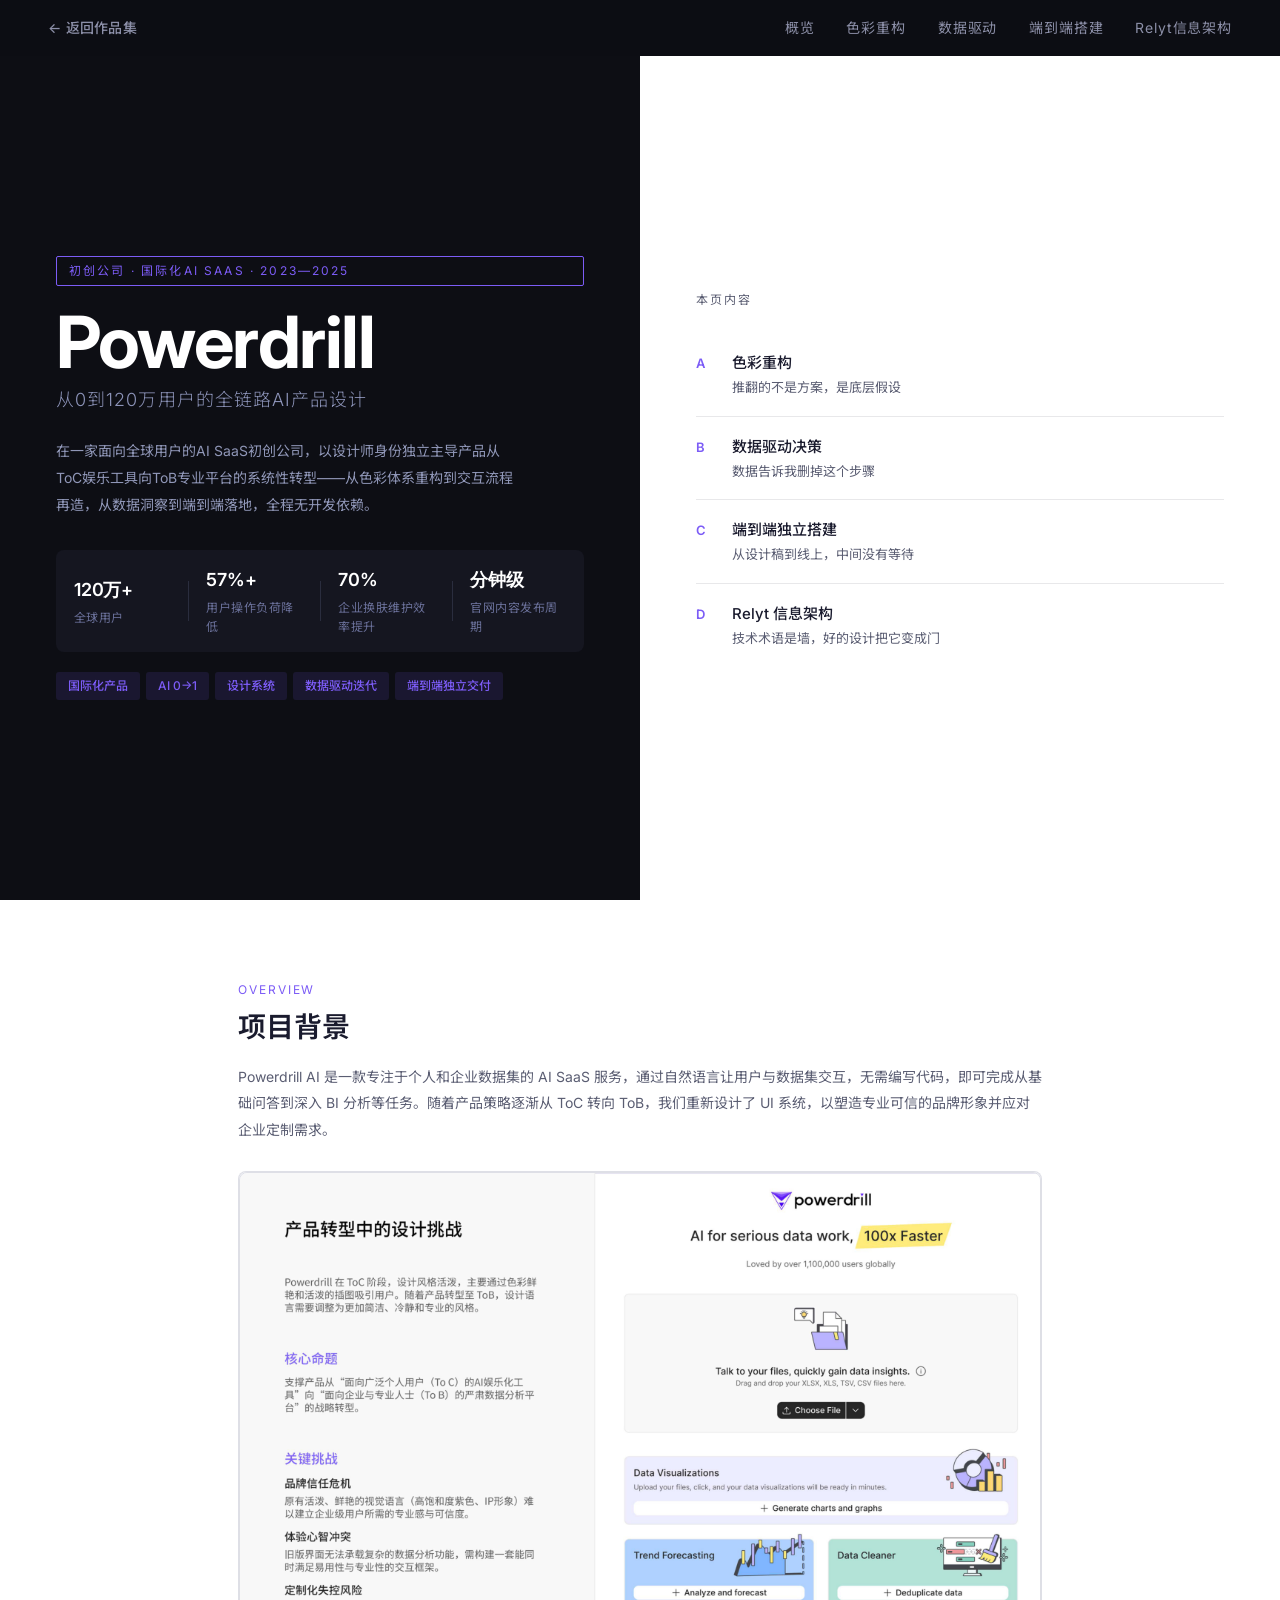
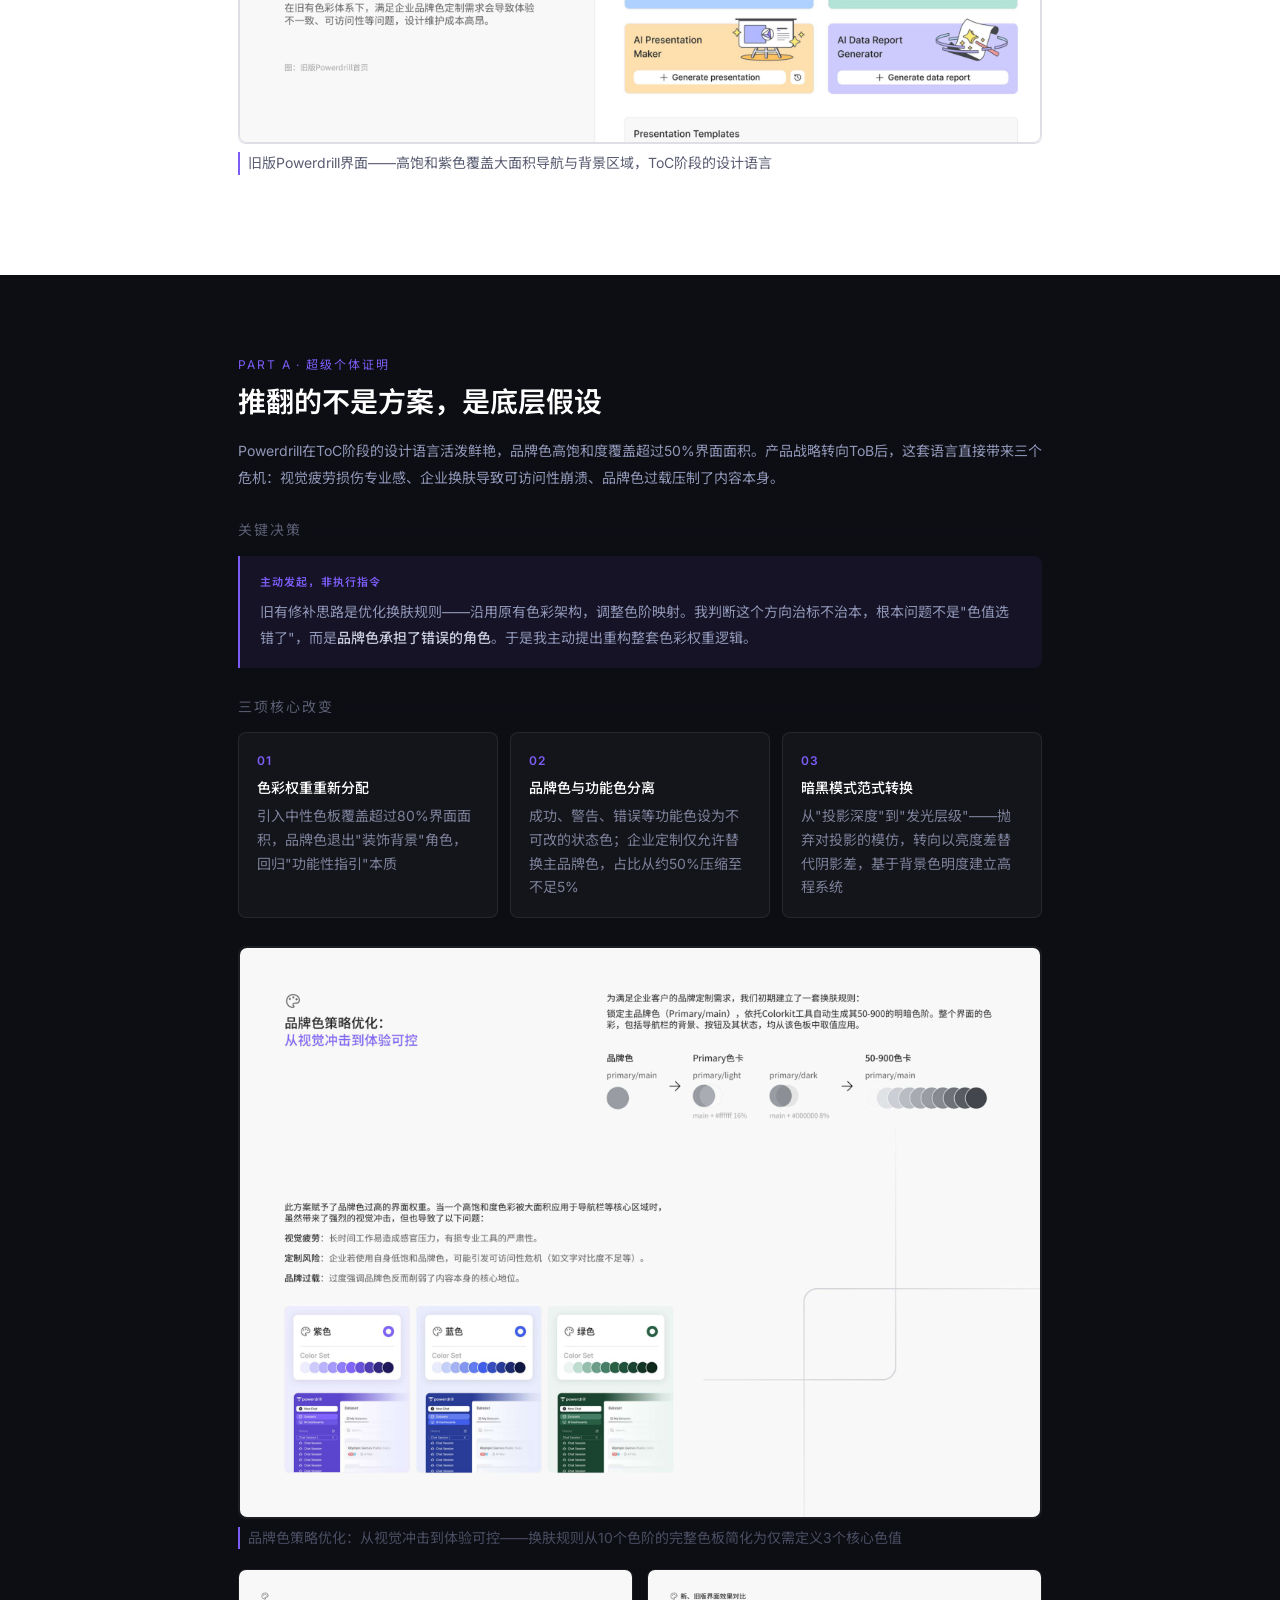
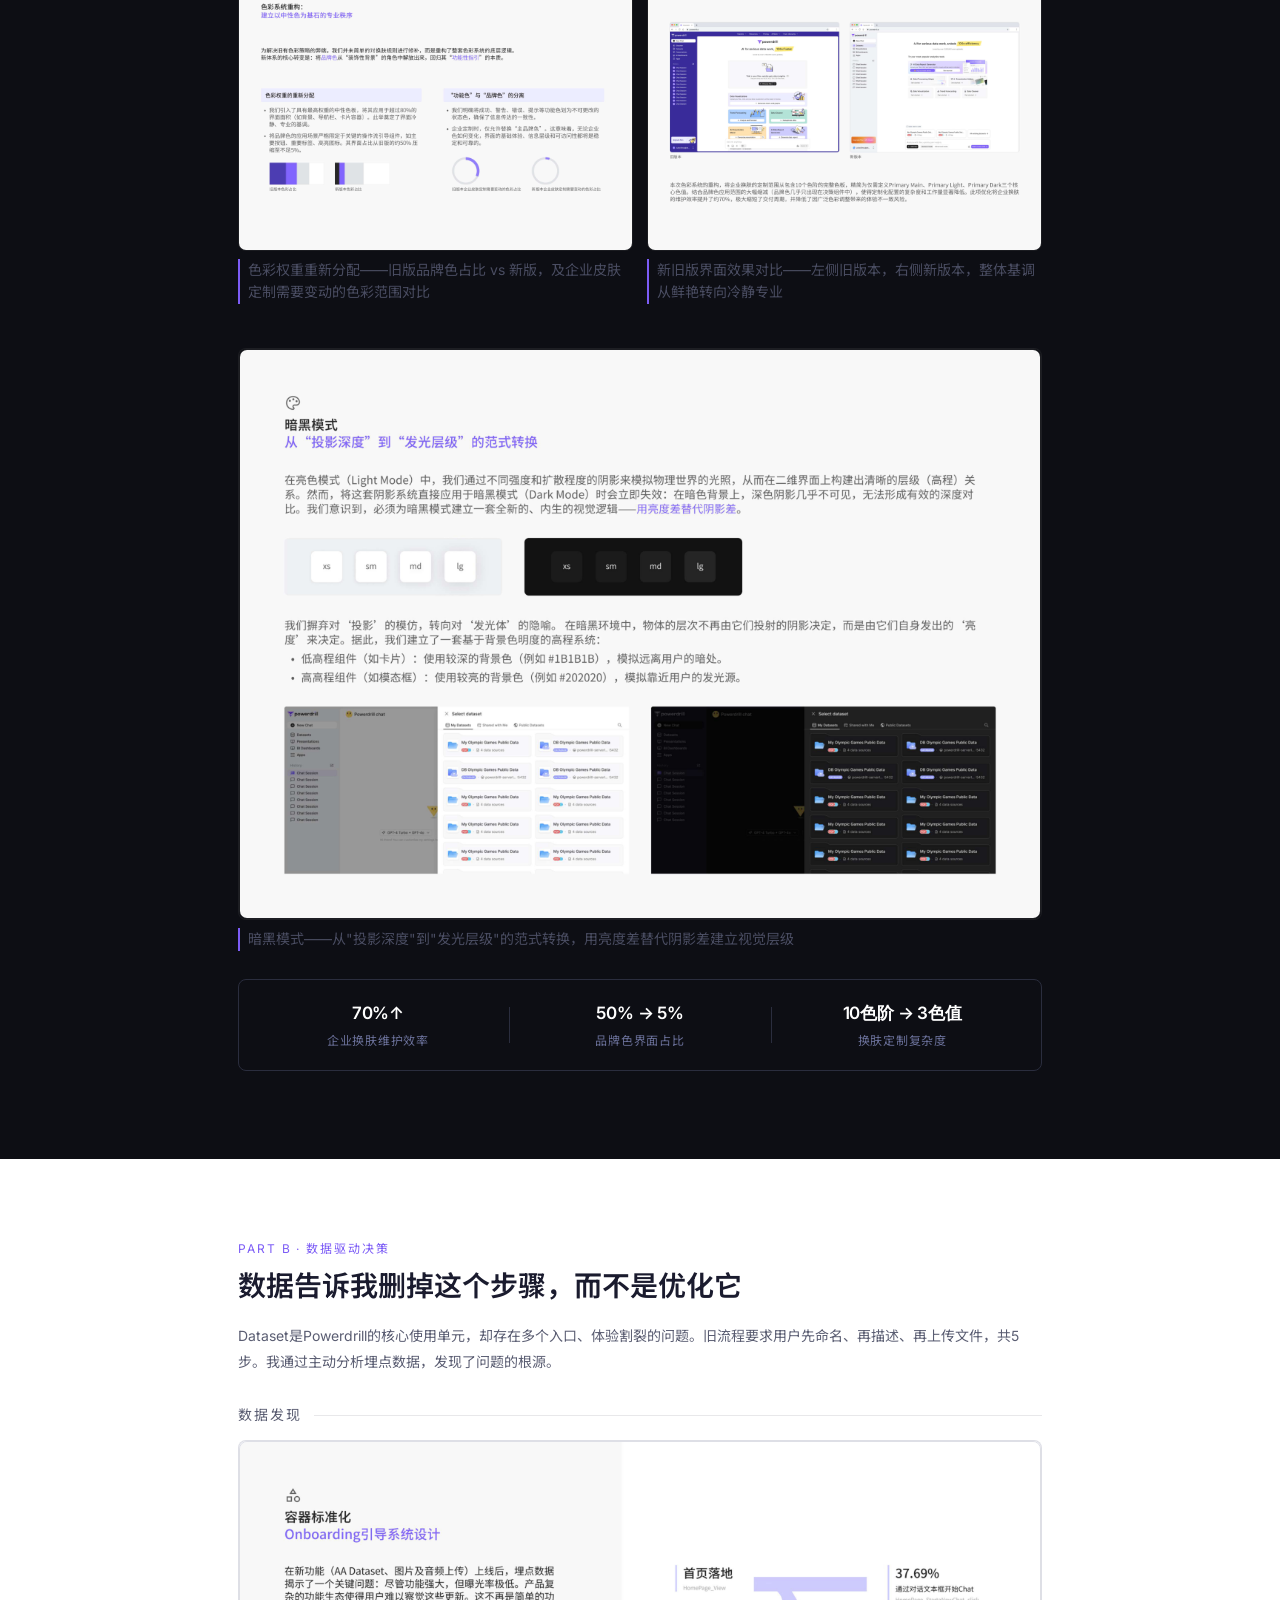
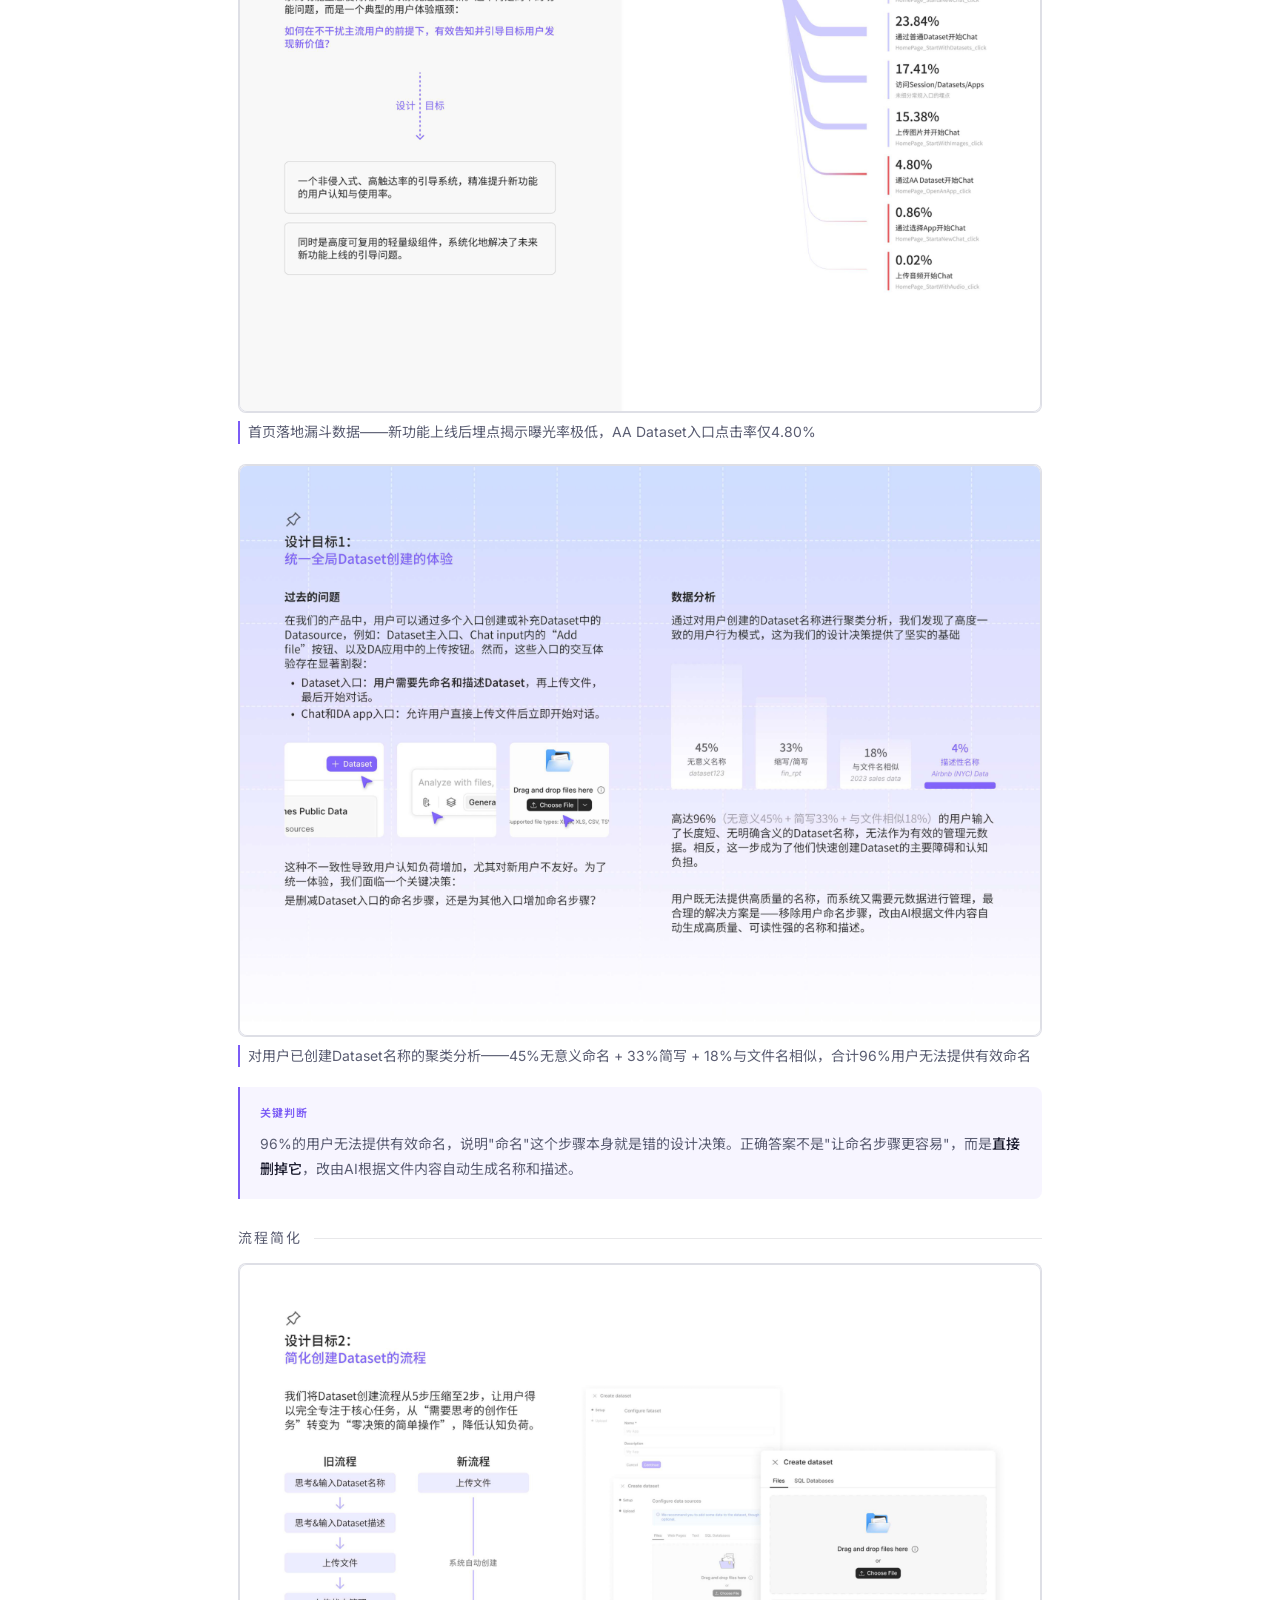
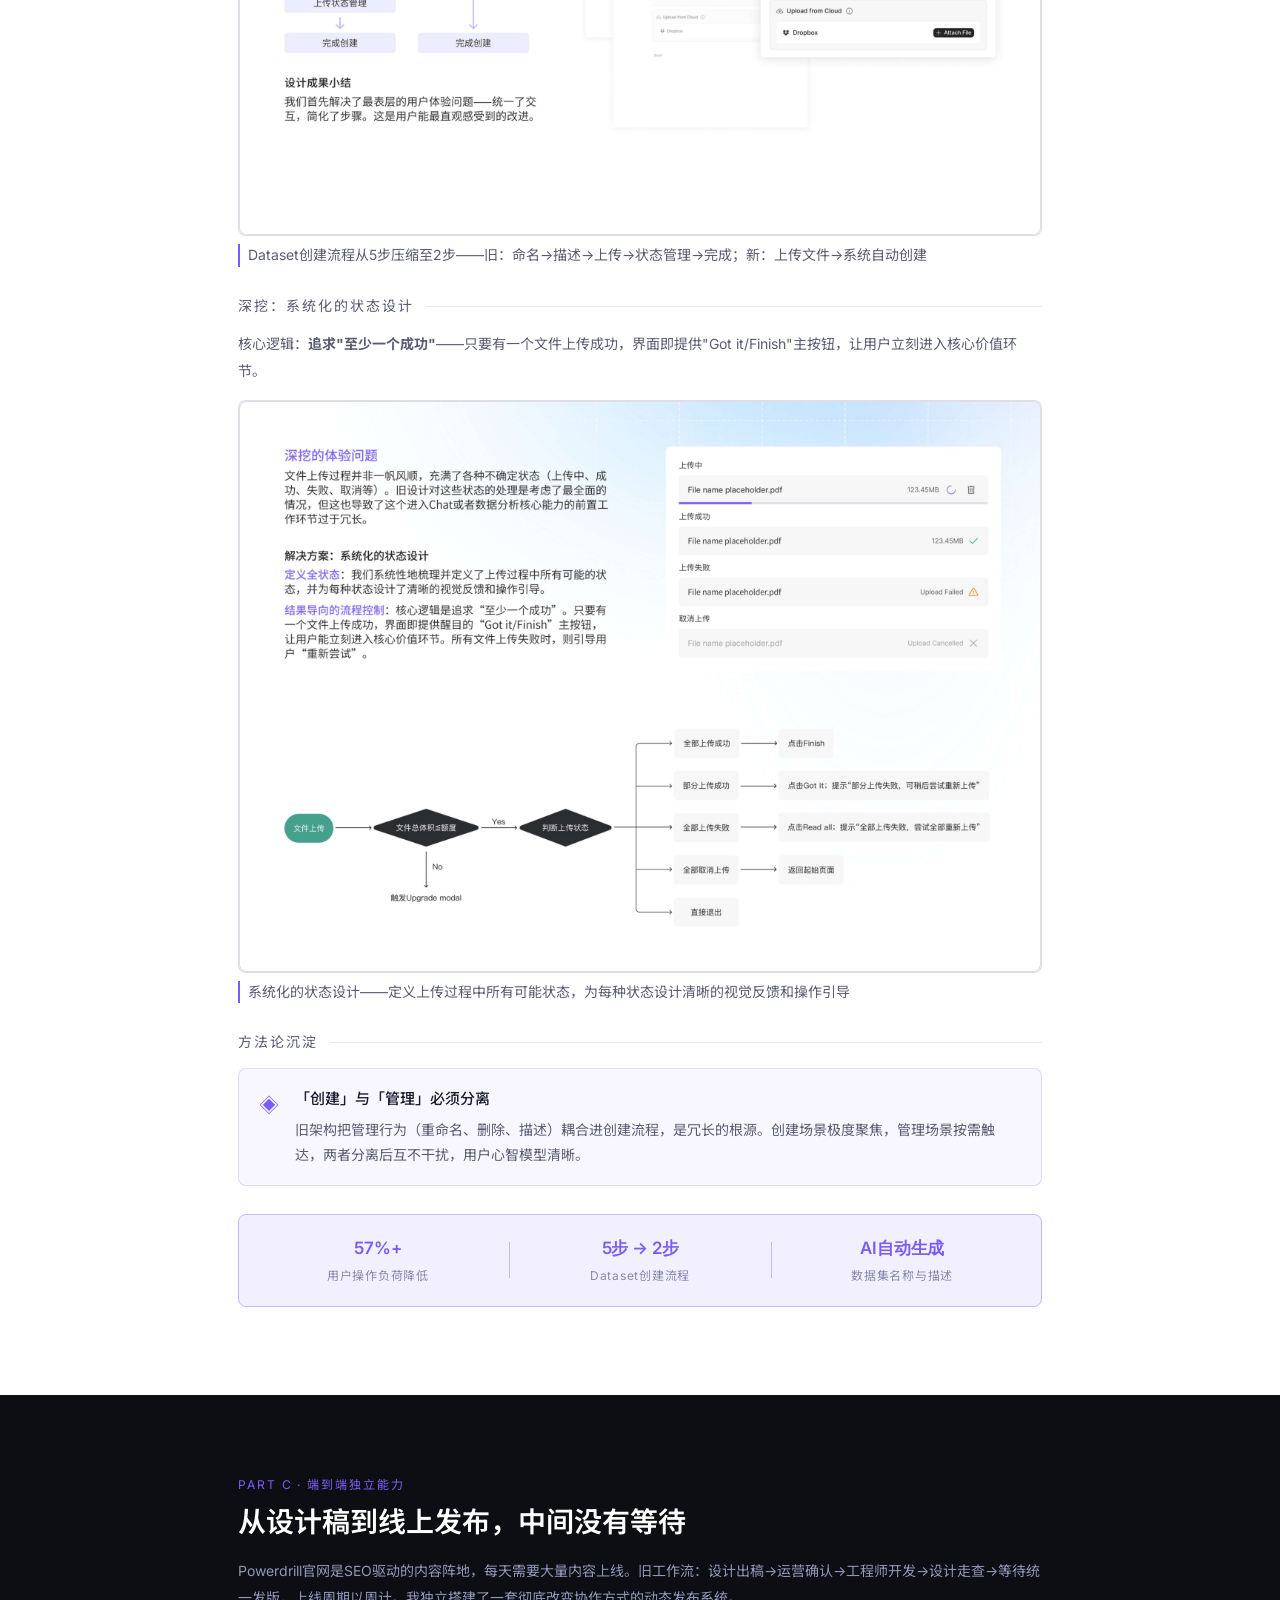
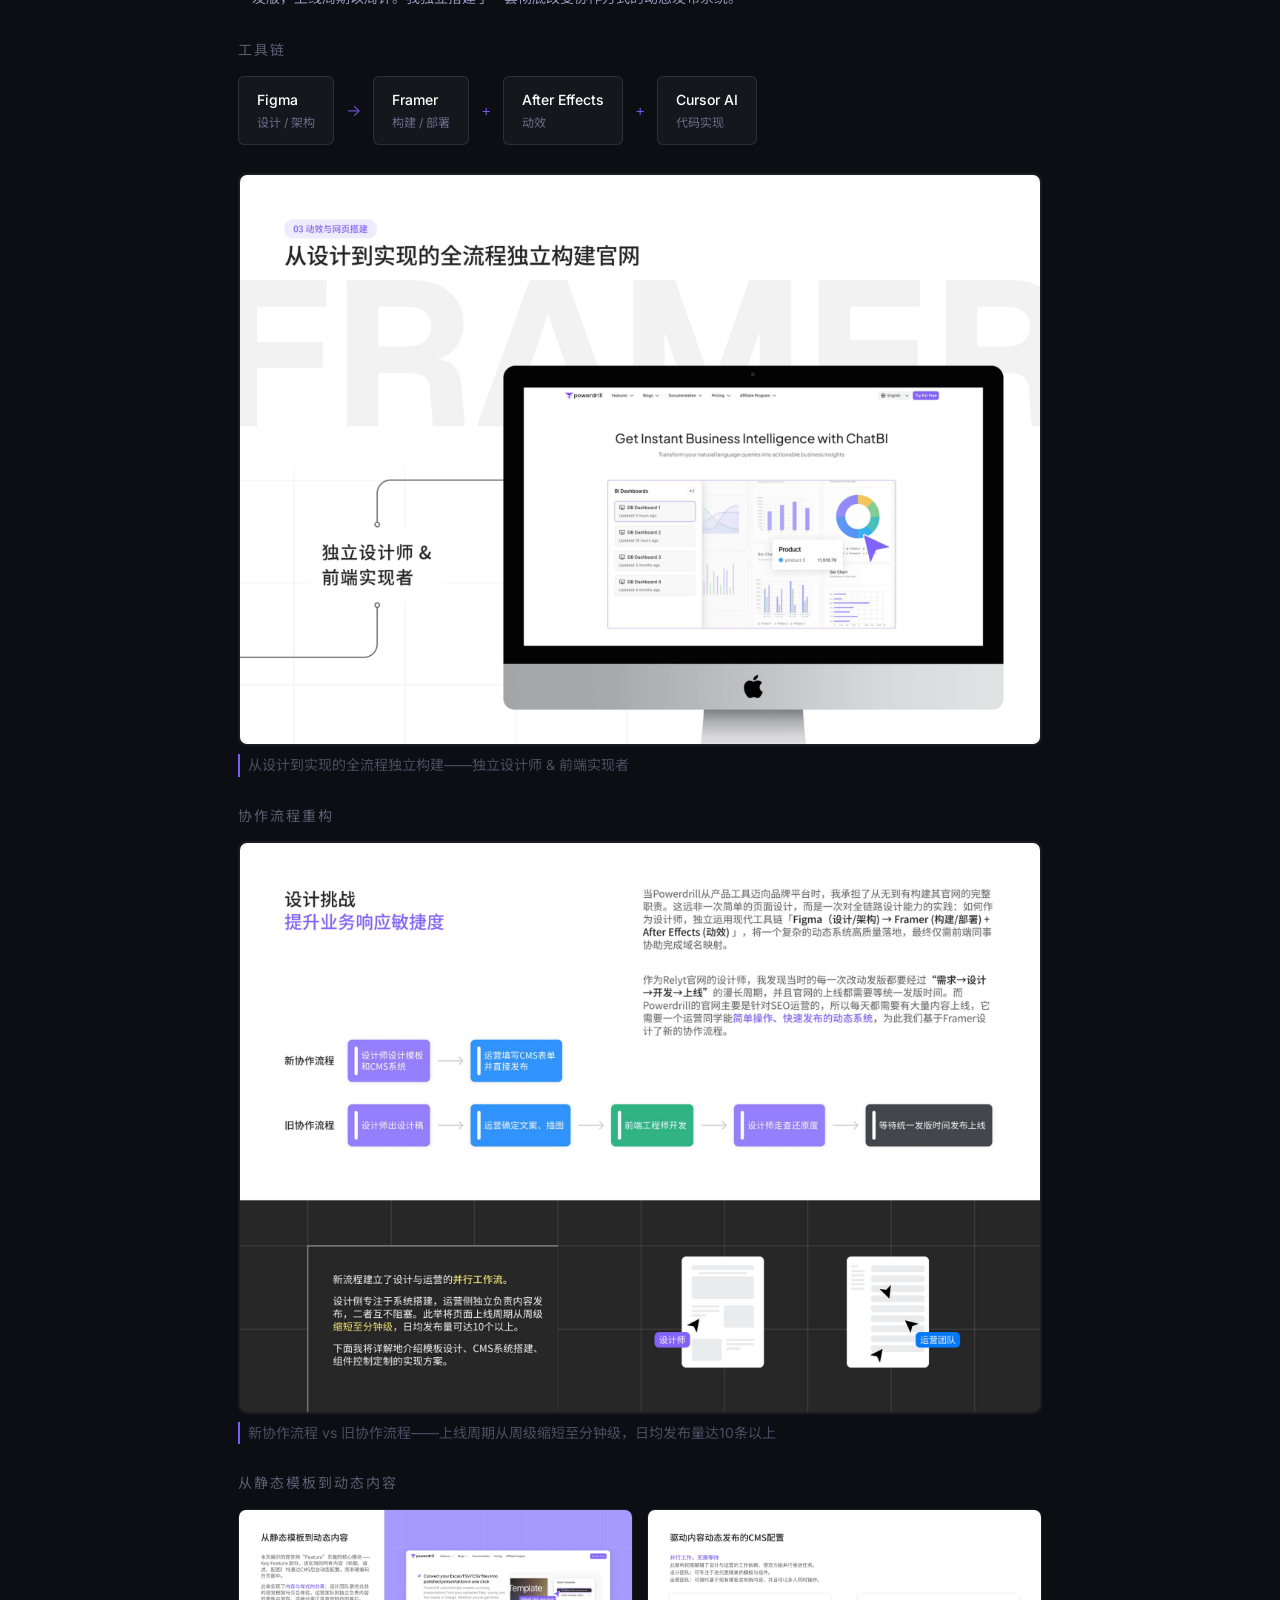
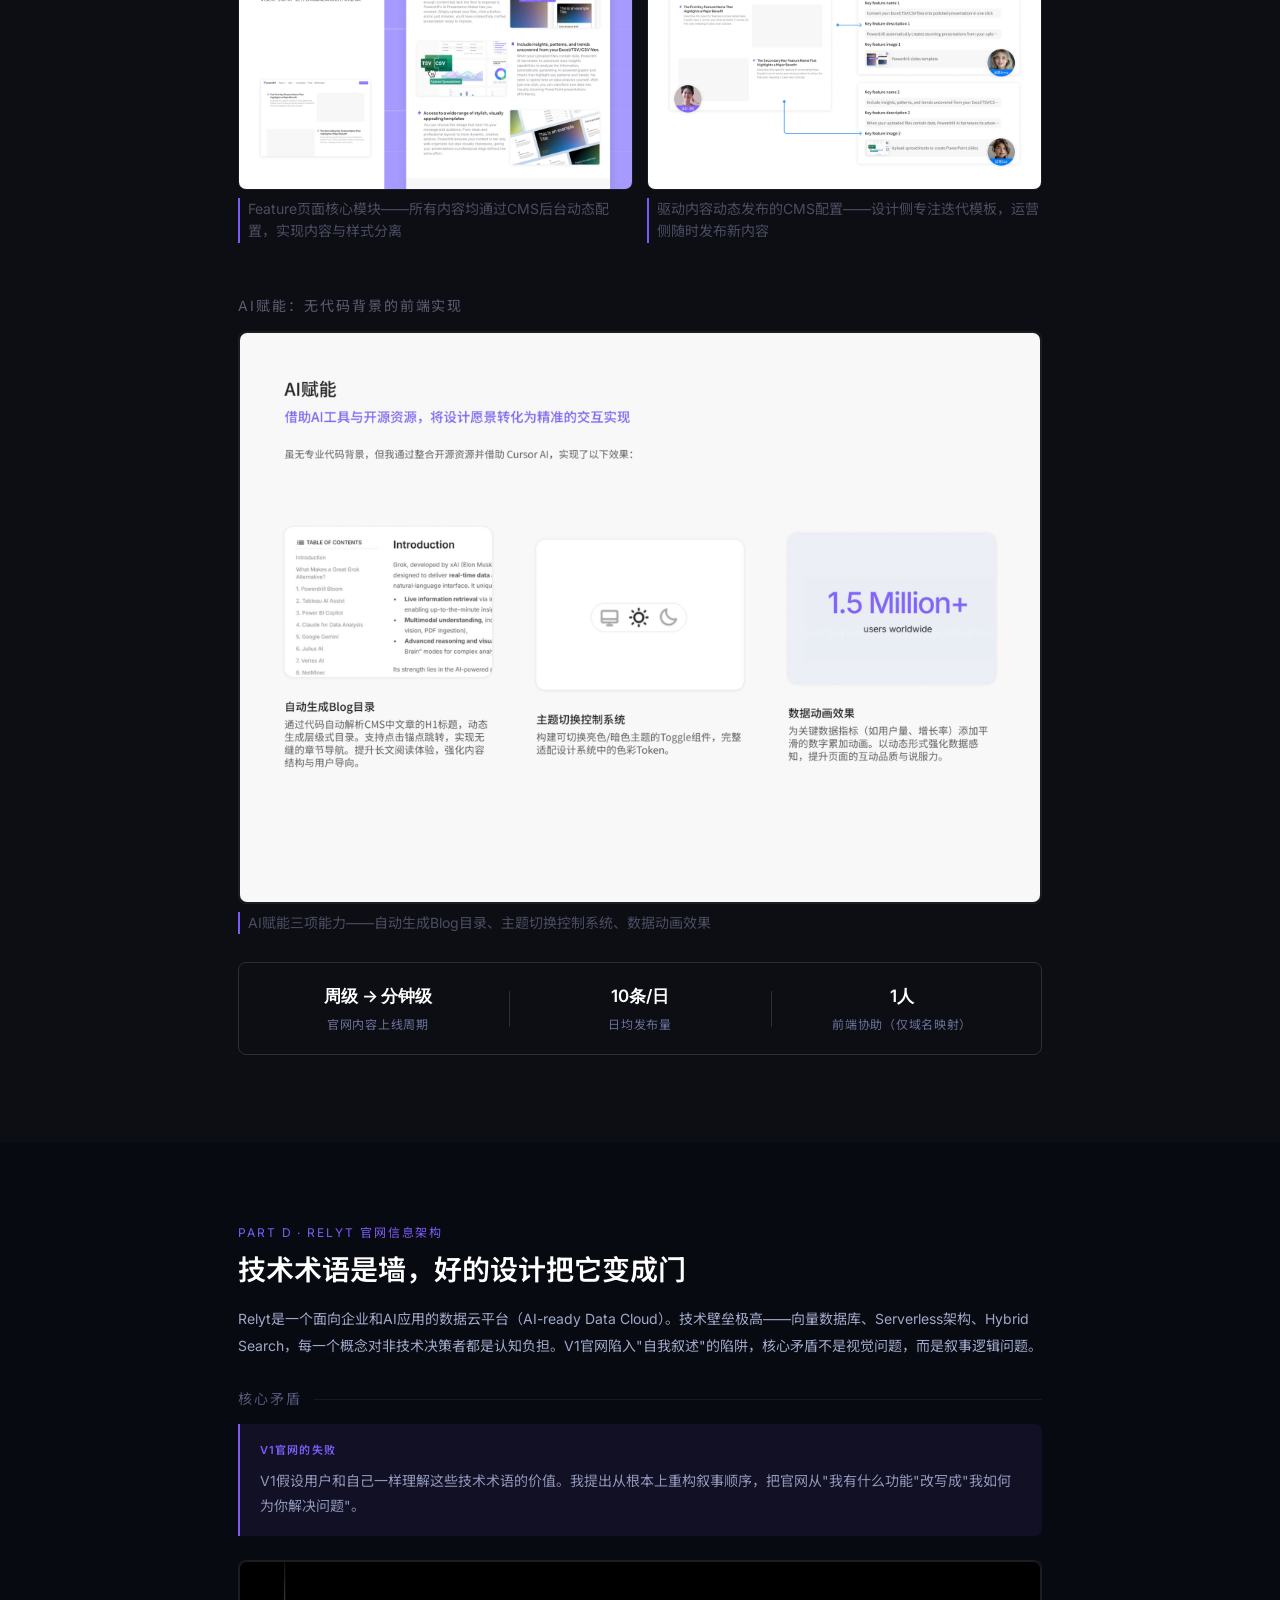
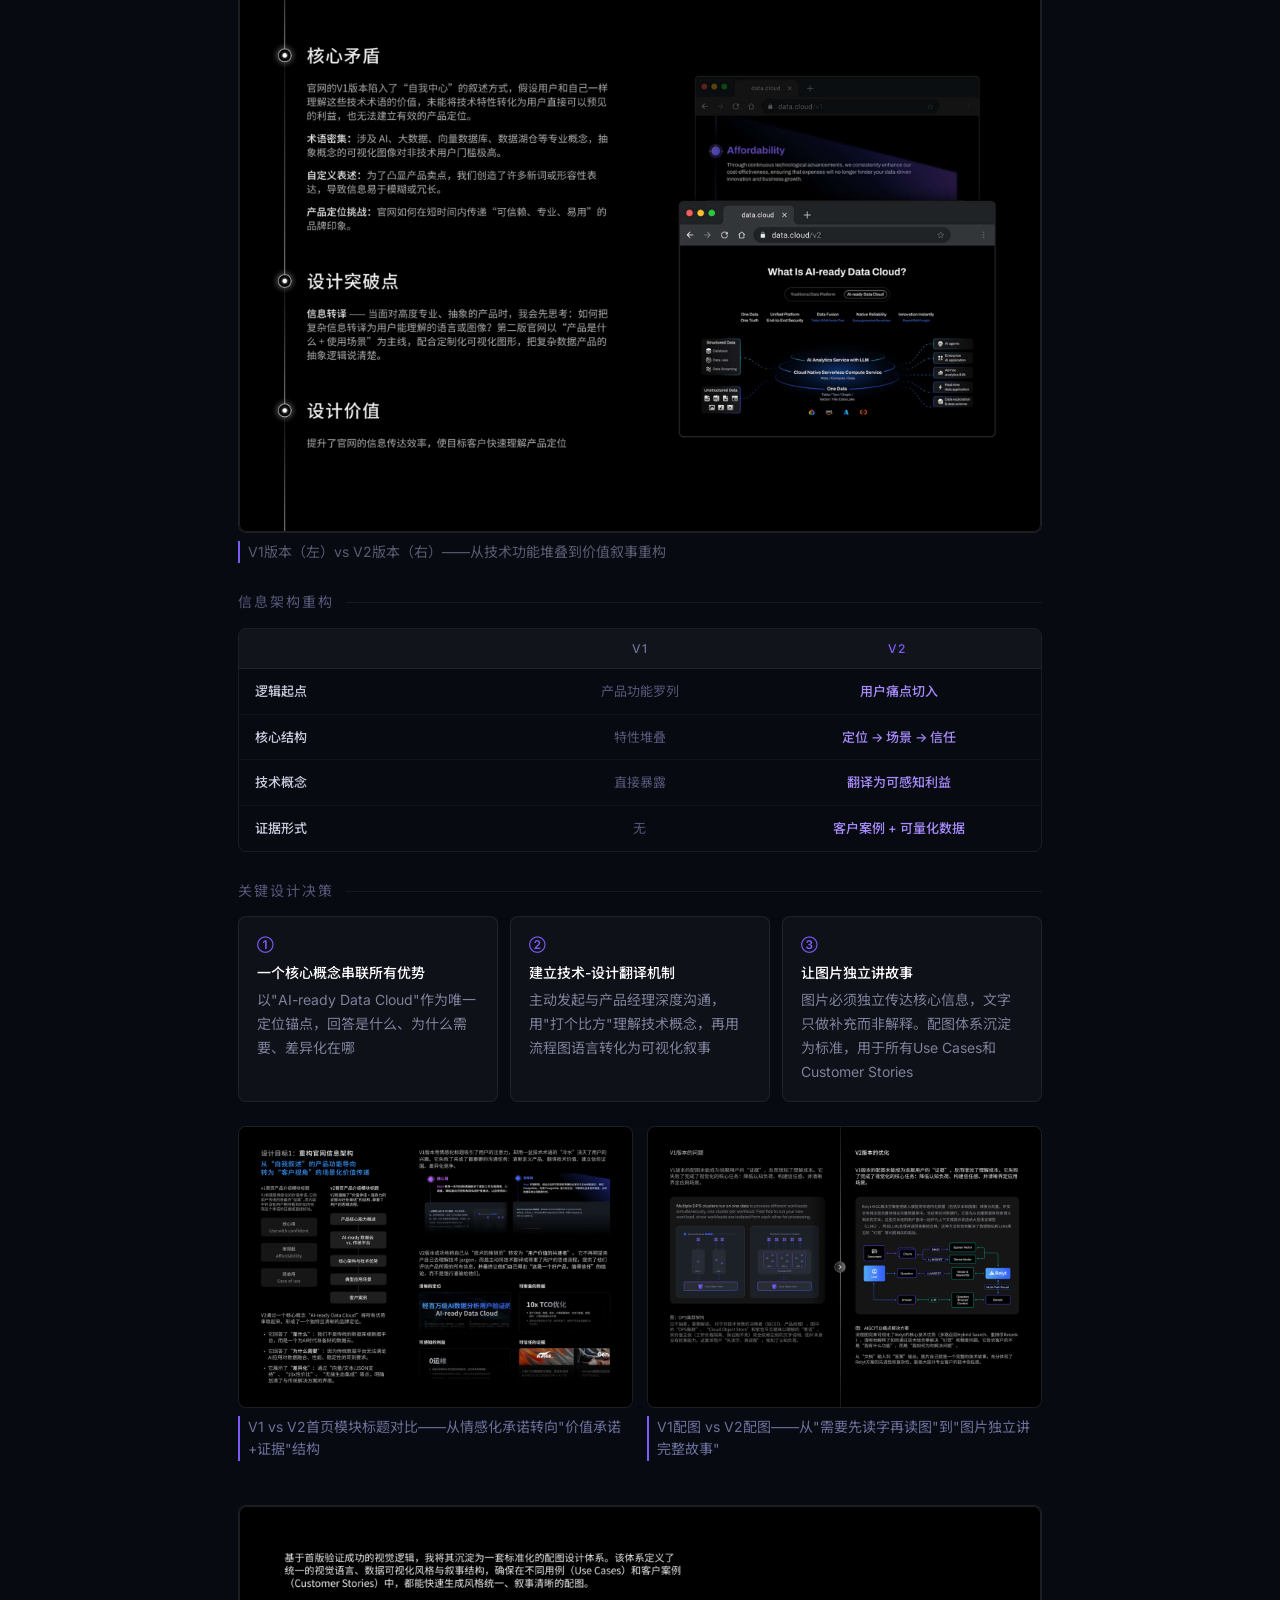
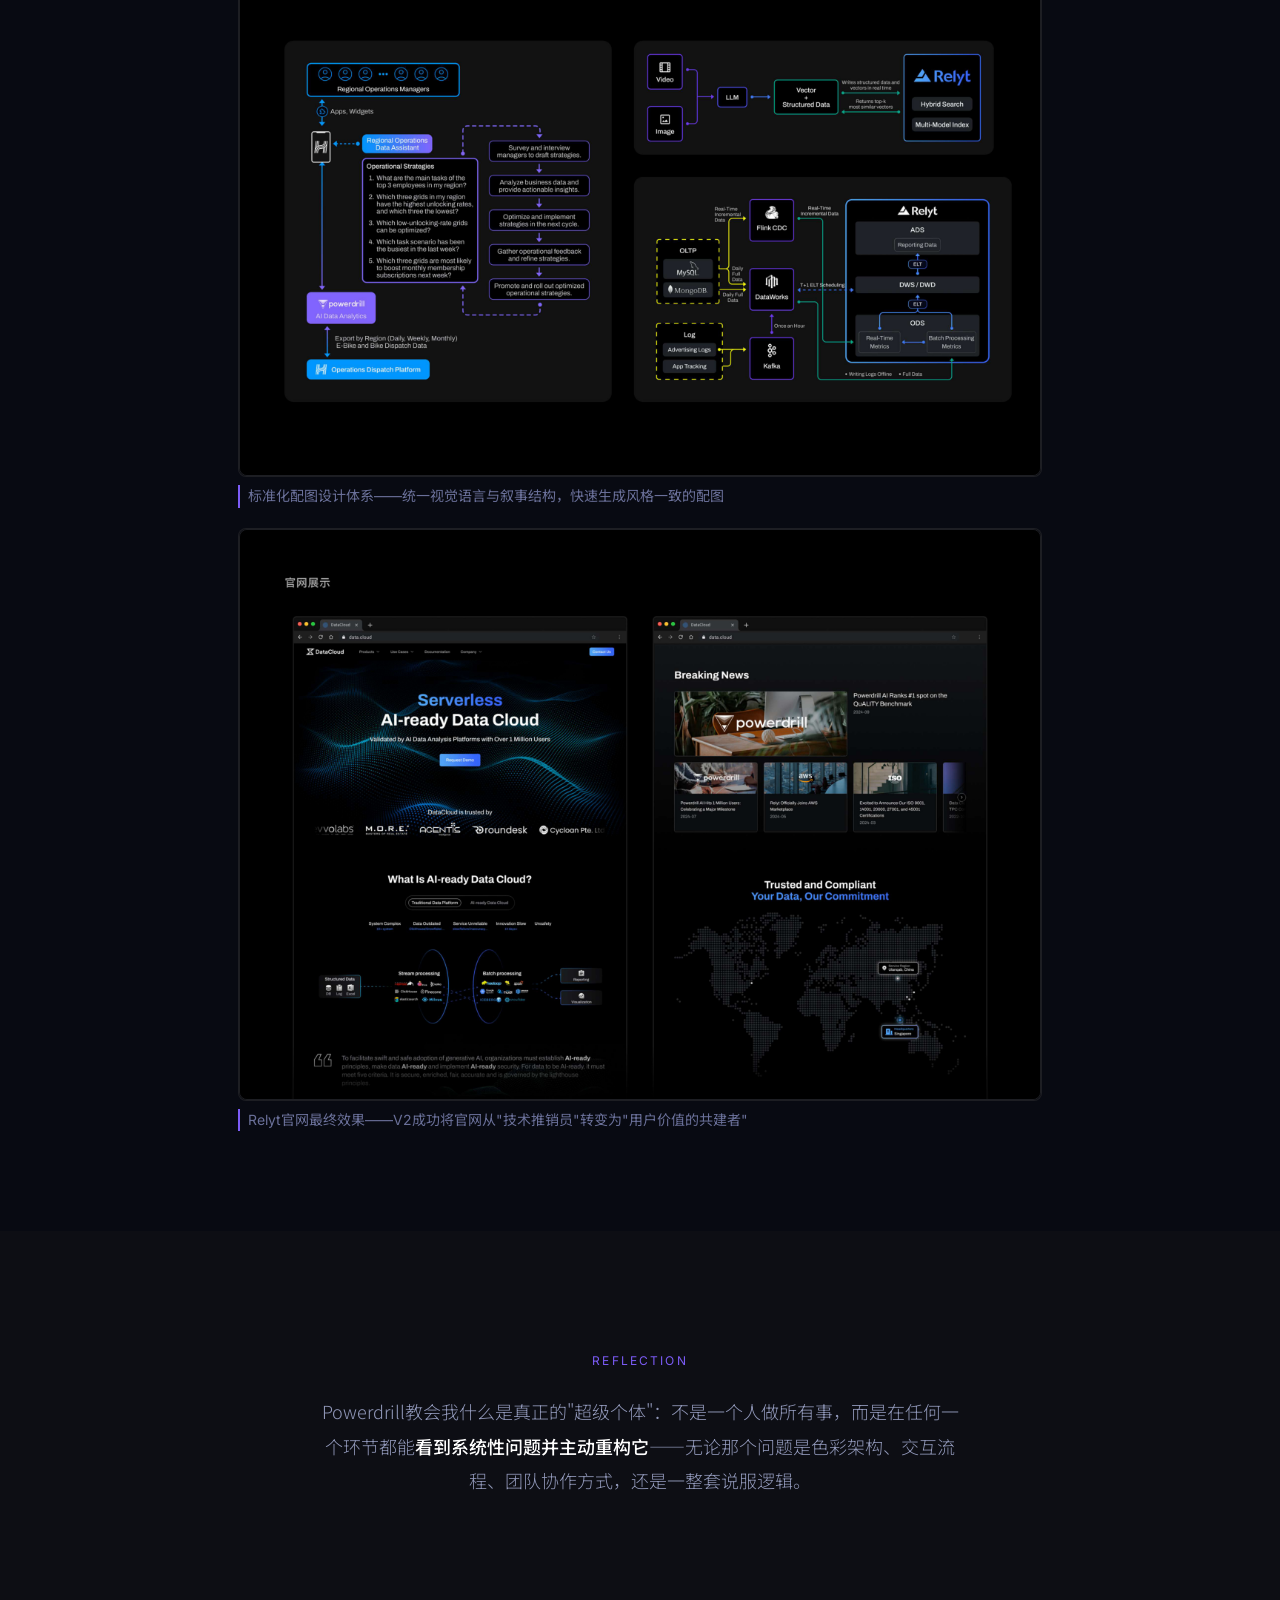
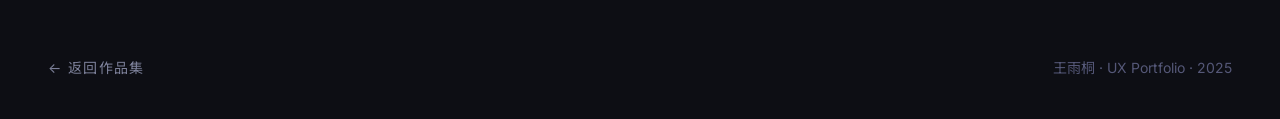
==== project-powerdrill.html @ 2542fa8c "feat: 新增Powerdrill项目页 - 新建 css/powerdrill.css（完整样式体系） - 新建 project-powerdrill.html（四大主线：色彩重构/数据驱动/端到" ====
<!DOCTYPE html>
<html lang="zh-CN">
<head>
<meta charset="UTF-8">
<meta name="viewport" content="width=device-width, initial-scale=1.0">
<title>Powerdrill · 王雨桐 UX Portfolio</title>
<link rel="stylesheet" href="css/style.css">
<link rel="stylesheet" href="css/powerdrill.css">
<link rel="preconnect" href="https://fonts.googleapis.com">
<link href="https://fonts.googleapis.com/css2?family=Noto+Sans+SC:wght@300;400;500;700&family=Inter:wght@300;400;500;600&display=swap" rel="stylesheet">
</head>
<body class="pd-page">

<nav class="nav">
  <div class="nav-name"><a href="index.html" class="nav-back">← 返回作品集</a></div>
  <div class="nav-links">
    <a href="#pd-overview">概览</a>
    <a href="#pd-a">色彩重构</a>
    <a href="#pd-b">数据驱动</a>
    <a href="#pd-c">端到端搭建</a>
    <a href="#pd-d">Relyt信息架构</a>
  </div>
</nav>

<!-- COVER -->
<section class="pd-cover">
  <div class="pd-cover-inner">
    <div class="pd-cover-tag">初创公司 · 国际化AI SaaS · 2023—2025</div>
    <h1 class="pd-cover-title">Powerdrill</h1>
    <p class="pd-cover-sub">从0到120万用户的全链路AI产品设计</p>
    <p class="pd-cover-desc">在一家面向全球用户的AI SaaS初创公司，以设计师身份独立主导产品从ToC娱乐工具向ToB专业平台的系统性转型——从色彩体系重构到交互流程再造，从数据洞察到端到端落地，全程无开发依赖。</p>
    <div class="pd-cover-stats">
      <div class="pd-stat"><div class="pd-stat-val">120万+</div><div class="pd-stat-label">全球用户</div></div>
      <div class="pd-stat-div"></div>
      <div class="pd-stat"><div class="pd-stat-val">57%+</div><div class="pd-stat-label">用户操作负荷降低</div></div>
      <div class="pd-stat-div"></div>
      <div class="pd-stat"><div class="pd-stat-val">70%</div><div class="pd-stat-label">企业换肤维护效率提升</div></div>
      <div class="pd-stat-div"></div>
      <div class="pd-stat"><div class="pd-stat-val">分钟级</div><div class="pd-stat-label">官网内容发布周期</div></div>
    </div>
    <div class="pd-cover-roles">
      <span class="pd-role">国际化产品</span>
      <span class="pd-role">AI 0→1</span>
      <span class="pd-role">设计系统</span>
      <span class="pd-role">数据驱动迭代</span>
      <span class="pd-role">端到端独立交付</span>
    </div>
  </div>
  <div class="pd-toc">
    <div class="pd-toc-label">本页内容</div>
    <a href="#pd-a" class="pd-toc-item">
      <span class="pd-toc-num">A</span>
      <div><div class="pd-toc-title">色彩重构</div><div class="pd-toc-sub">推翻的不是方案，是底层假设</div></div>
    </a>
    <a href="#pd-b" class="pd-toc-item">
      <span class="pd-toc-num">B</span>
      <div><div class="pd-toc-title">数据驱动决策</div><div class="pd-toc-sub">数据告诉我删掉这个步骤</div></div>
    </a>
    <a href="#pd-c" class="pd-toc-item">
      <span class="pd-toc-num">C</span>
      <div><div class="pd-toc-title">端到端独立搭建</div><div class="pd-toc-sub">从设计稿到线上，中间没有等待</div></div>
    </a>
    <a href="#pd-d" class="pd-toc-item">
      <span class="pd-toc-num">D</span>
      <div><div class="pd-toc-title">Relyt 信息架构</div><div class="pd-toc-sub">技术术语是墙，好的设计把它变成门</div></div>
    </a>
  </div>
</section>

<!-- 概览 -->
<section class="pd-section pd-light" id="pd-overview">
  <div class="pd-inner">
    <div class="pd-section-label">Overview</div>
    <h2 class="pd-section-title">项目背景</h2>
    <p class="pd-body">Powerdrill AI 是一款专注于个人和企业数据集的 AI SaaS 服务，通过自然语言让用户与数据集交互，无需编写代码，即可完成从基础问答到深入 BI 分析等任务。随着产品策略逐渐从 ToC 转向 ToB，我们重新设计了 UI 系统，以塑造专业可信的品牌形象并应对企业定制需求。</p>
    <div class="img-block full" style="margin-top:28px;">
      <div class="img-wrap-full light">
        <img src="images/pd/p06.jpg" alt="旧版Powerdrill界面" loading="lazy">
      </div>
      <div class="img-caption">旧版Powerdrill界面——高饱和紫色覆盖大面积导航与背景区域，ToC阶段的设计语言</div>
    </div>
  </div>
</section>

<!-- 主线A -->
<section class="pd-section pd-dark" id="pd-a">
  <div class="pd-inner">
    <div class="pd-section-label">Part A · 超级个体证明</div>
    <h2 class="pd-section-title">推翻的不是方案，是底层假设</h2>
    <p class="pd-body">Powerdrill在ToC阶段的设计语言活泼鲜艳，品牌色高饱和度覆盖超过50%界面面积。产品战略转向ToB后，这套语言直接带来三个危机：视觉疲劳损伤专业感、企业换肤导致可访问性崩溃、品牌色过载压制了内容本身。</p>
    <div class="content-heading">关键决策</div>
    <div class="pd-decision">
      <div class="pd-decision-label">主动发起，非执行指令</div>
      <p>旧有修补思路是优化换肤规则——沿用原有色彩架构，调整色阶映射。我判断这个方向治标不治本，根本问题不是"色值选错了"，而是<strong>品牌色承担了错误的角色</strong>。于是我主动提出重构整套色彩权重逻辑。</p>
    </div>
    <div class="content-heading">三项核心改变</div>
    <div class="pd-cards-3">
      <div class="pd-card">
        <div class="pd-card-num">01</div>
        <div class="pd-card-title">色彩权重重新分配</div>
        <div class="pd-card-text">引入中性色板覆盖超过80%界面面积，品牌色退出"装饰背景"角色，回归"功能性指引"本质</div>
      </div>
      <div class="pd-card">
        <div class="pd-card-num">02</div>
        <div class="pd-card-title">品牌色与功能色分离</div>
        <div class="pd-card-text">成功、警告、错误等功能色设为不可改的状态色；企业定制仅允许替换主品牌色，占比从约50%压缩至不足5%</div>
      </div>
      <div class="pd-card">
        <div class="pd-card-num">03</div>
        <div class="pd-card-title">暗黑模式范式转换</div>
        <div class="pd-card-text">从"投影深度"到"发光层级"——抛弃对投影的模仿，转向以亮度差替代阴影差，基于背景色明度建立高程系统</div>
      </div>
    </div>
    <div class="img-block full" style="margin-top:28px;">
      <div class="img-wrap-full">
        <img src="images/pd/p08.jpg" alt="品牌色策略优化" loading="lazy">
      </div>
      <div class="img-caption">品牌色策略优化：从视觉冲击到体验可控——换肤规则从10个色阶的完整色板简化为仅需定义3个核心色值</div>
    </div>
    <div class="img-row" style="margin-top:16px;">
      <div class="img-block half">
        <div class="img-wrap">
          <img src="images/pd/p09.jpg" alt="色彩系统重构" loading="lazy">
        </div>
        <div class="img-caption">色彩权重重新分配——旧版品牌色占比 vs 新版，及企业皮肤定制需要变动的色彩范围对比</div>
      </div>
      <div class="img-block half">
        <div class="img-wrap">
          <img src="images/pd/p10.jpg" alt="新旧版界面对比" loading="lazy">
        </div>
        <div class="img-caption">新旧版界面效果对比——左侧旧版本，右侧新版本，整体基调从鲜艳转向冷静专业</div>
      </div>
    </div>
    <div class="img-block full">
      <div class="img-wrap-full">
        <img src="images/pd/p11.jpg" alt="暗黑模式" loading="lazy">
      </div>
      <div class="img-caption">暗黑模式——从"投影深度"到"发光层级"的范式转换，用亮度差替代阴影差建立视觉层级</div>
    </div>
    <div class="pd-result-bar">
      <div class="pd-result-metric"><div class="pd-r-val">70%↑</div><div class="pd-r-label">企业换肤维护效率</div></div>
      <div class="pd-result-div"></div>
      <div class="pd-result-metric"><div class="pd-r-val">50% → 5%</div><div class="pd-r-label">品牌色界面占比</div></div>
      <div class="pd-result-div"></div>
      <div class="pd-result-metric"><div class="pd-r-val">10色阶 → 3色值</div><div class="pd-r-label">换肤定制复杂度</div></div>
    </div>
  </div>
</section>

<!-- 主线B -->
<section class="pd-section pd-light" id="pd-b">
  <div class="pd-inner">
    <div class="pd-section-label">Part B · 数据驱动决策</div>
    <h2 class="pd-section-title">数据告诉我删掉这个步骤，而不是优化它</h2>
    <p class="pd-body">Dataset是Powerdrill的核心使用单元，却存在多个入口、体验割裂的问题。旧流程要求用户先命名、再描述、再上传文件，共5步。我通过主动分析埋点数据，发现了问题的根源。</p>
    <div class="content-heading">数据发现</div>
    <div class="img-block full">
      <div class="img-wrap-full light">
        <img src="images/pd/p16.jpg" alt="首页漏斗数据" loading="lazy">
      </div>
      <div class="img-caption">首页落地漏斗数据——新功能上线后埋点揭示曝光率极低，AA Dataset入口点击率仅4.80%</div>
    </div>
    <div class="img-block full">
      <div class="img-wrap-full light">
        <img src="images/pd/p32.jpg" alt="Dataset命名分析" loading="lazy">
      </div>
      <div class="img-caption">对用户已创建Dataset名称的聚类分析——45%无意义命名 + 33%简写 + 18%与文件名相似，合计96%用户无法提供有效命名</div>
    </div>
    <div class="pd-decision">
      <div class="pd-decision-label">关键判断</div>
      <p>96%的用户无法提供有效命名，说明"命名"这个步骤本身就是错的设计决策。正确答案不是"让命名步骤更容易"，而是<strong>直接删掉它</strong>，改由AI根据文件内容自动生成名称和描述。</p>
    </div>
    <div class="content-heading">流程简化</div>
    <div class="img-block full">
      <div class="img-wrap-full light">
        <img src="images/pd/p33.jpg" alt="旧流程vs新流程" loading="lazy">
      </div>
      <div class="img-caption">Dataset创建流程从5步压缩至2步——旧：命名→描述→上传→状态管理→完成；新：上传文件→系统自动创建</div>
    </div>
    <div class="content-heading">深挖：系统化的状态设计</div>
    <p class="pd-body" style="margin-bottom:16px;">核心逻辑：<strong>追求"至少一个成功"</strong>——只要有一个文件上传成功，界面即提供"Got it/Finish"主按钮，让用户立刻进入核心价值环节。</p>
    <div class="img-block full">
      <div class="img-wrap-full light">
        <img src="images/pd/p34.jpg" alt="上传状态设计" loading="lazy">
      </div>
      <div class="img-caption">系统化的状态设计——定义上传过程中所有可能状态，为每种状态设计清晰的视觉反馈和操作引导</div>
    </div>
    <div class="content-heading">方法论沉淀</div>
    <div class="pd-insight">
      <div class="pd-insight-icon">◈</div>
      <div>
        <div class="pd-insight-title">「创建」与「管理」必须分离</div>
        <div class="pd-insight-text">旧架构把管理行为（重命名、删除、描述）耦合进创建流程，是冗长的根源。创建场景极度聚焦，管理场景按需触达，两者分离后互不干扰，用户心智模型清晰。</div>
      </div>
    </div>
    <div class="pd-result-bar light">
      <div class="pd-result-metric"><div class="pd-r-val">57%+</div><div class="pd-r-label">用户操作负荷降低</div></div>
      <div class="pd-result-div"></div>
      <div class="pd-result-metric"><div class="pd-r-val">5步 → 2步</div><div class="pd-r-label">Dataset创建流程</div></div>
      <div class="pd-result-div"></div>
      <div class="pd-result-metric"><div class="pd-r-val">AI自动生成</div><div class="pd-r-label">数据集名称与描述</div></div>
    </div>
  </div>
</section>

<!-- 主线C -->
<section class="pd-section pd-dark" id="pd-c">
  <div class="pd-inner">
    <div class="pd-section-label">Part C · 端到端独立能力</div>
    <h2 class="pd-section-title">从设计稿到线上发布，中间没有等待</h2>
    <p class="pd-body">Powerdrill官网是SEO驱动的内容阵地，每天需要大量内容上线。旧工作流：设计出稿→运营确认→工程师开发→设计走查→等待统一发版，上线周期以周计。我独立搭建了一套彻底改变协作方式的动态发布系统。</p>
    <div class="content-heading">工具链</div>
    <div class="pd-toolchain">
      <div class="pd-tool"><div class="pd-tool-name">Figma</div><div class="pd-tool-role">设计 / 架构</div></div>
      <div class="pd-tool-arrow">→</div>
      <div class="pd-tool"><div class="pd-tool-name">Framer</div><div class="pd-tool-role">构建 / 部署</div></div>
      <div class="pd-tool-arrow">+</div>
      <div class="pd-tool"><div class="pd-tool-name">After Effects</div><div class="pd-tool-role">动效</div></div>
      <div class="pd-tool-arrow">+</div>
      <div class="pd-tool"><div class="pd-tool-name">Cursor AI</div><div class="pd-tool-role">代码实现</div></div>
    </div>
    <div class="img-block full" style="margin-top:28px;">
      <div class="img-wrap-full">
        <img src="images/pd/p36.jpg" alt="Powerdrill官网全貌" loading="lazy">
      </div>
      <div class="img-caption">从设计到实现的全流程独立构建——独立设计师 & 前端实现者</div>
    </div>
    <div class="content-heading">协作流程重构</div>
    <div class="img-block full">
      <div class="img-wrap-full">
        <img src="images/pd/p37.jpg" alt="新旧协作流程对比" loading="lazy">
      </div>
      <div class="img-caption">新协作流程 vs 旧协作流程——上线周期从周级缩短至分钟级，日均发布量达10条以上</div>
    </div>
    <div class="content-heading">从静态模板到动态内容</div>
    <div class="img-row">
      <div class="img-block half">
        <div class="img-wrap">
          <img src="images/pd/p39.jpg" alt="Feature页面动态内容" loading="lazy">
        </div>
        <div class="img-caption">Feature页面核心模块——所有内容均通过CMS后台动态配置，实现内容与样式分离</div>
      </div>
      <div class="img-block half">
        <div class="img-wrap">
          <img src="images/pd/p40.jpg" alt="CMS配置系统" loading="lazy">
        </div>
        <div class="img-caption">驱动内容动态发布的CMS配置——设计侧专注迭代模板，运营侧随时发布新内容</div>
      </div>
    </div>
    <div class="content-heading">AI赋能：无代码背景的前端实现</div>
    <div class="img-block full">
      <div class="img-wrap-full">
        <img src="images/pd/p44.jpg" alt="AI赋能功能实现" loading="lazy">
      </div>
      <div class="img-caption">AI赋能三项能力——自动生成Blog目录、主题切换控制系统、数据动画效果</div>
    </div>
    <div class="pd-result-bar">
      <div class="pd-result-metric"><div class="pd-r-val">周级 → 分钟级</div><div class="pd-r-label">官网内容上线周期</div></div>
      <div class="pd-result-div"></div>
      <div class="pd-result-metric"><div class="pd-r-val">10条/日</div><div class="pd-r-label">日均发布量</div></div>
      <div class="pd-result-div"></div>
      <div class="pd-result-metric"><div class="pd-r-val">1人</div><div class="pd-r-label">前端协助（仅域名映射）</div></div>
    </div>
  </div>
</section>

<!-- 主线D -->
<section class="pd-section pd-relyt" id="pd-d">
  <div class="pd-inner">
    <div class="pd-section-label">Part D · Relyt 官网信息架构</div>
    <h2 class="pd-section-title">技术术语是墙，好的设计把它变成门</h2>
    <p class="pd-body" style="color:#A0A8C8;">Relyt是一个面向企业和AI应用的数据云平台（AI-ready Data Cloud）。技术壁垒极高——向量数据库、Serverless架构、Hybrid Search，每一个概念对非技术决策者都是认知负担。V1官网陷入"自我叙述"的陷阱，核心矛盾不是视觉问题，而是叙事逻辑问题。</p>
    <div class="content-heading">核心矛盾</div>
    <div class="pd-decision dark-variant">
      <div class="pd-decision-label">V1官网的失败</div>
      <p>V1假设用户和自己一样理解这些技术术语的价值。我提出从根本上重构叙事顺序，把官网从"我有什么功能"改写成"我如何为你解决问题"。</p>
    </div>
    <div class="img-block full" style="margin-top:24px;">
      <div class="img-wrap-full">
        <img src="images/pd/p47.jpg" alt="Relyt V1 vs V2" loading="lazy">
      </div>
      <div class="img-caption">V1版本（左）vs V2版本（右）——从技术功能堆叠到价值叙事重构</div>
    </div>
    <div class="content-heading">信息架构重构</div>
    <div class="pd-compare-table">
      <div class="pd-compare-header">
        <div></div>
        <div class="pd-compare-col-label">V1</div>
        <div class="pd-compare-col-label highlight">V2</div>
      </div>
      <div class="pd-compare-row">
        <div class="pd-compare-key">逻辑起点</div>
        <div class="pd-compare-old">产品功能罗列</div>
        <div class="pd-compare-new">用户痛点切入</div>
      </div>
      <div class="pd-compare-row">
        <div class="pd-compare-key">核心结构</div>
        <div class="pd-compare-old">特性堆叠</div>
        <div class="pd-compare-new">定位 → 场景 → 信任</div>
      </div>
      <div class="pd-compare-row">
        <div class="pd-compare-key">技术概念</div>
        <div class="pd-compare-old">直接暴露</div>
        <div class="pd-compare-new">翻译为可感知利益</div>
      </div>
      <div class="pd-compare-row">
        <div class="pd-compare-key">证据形式</div>
        <div class="pd-compare-old">无</div>
        <div class="pd-compare-new">客户案例 + 可量化数据</div>
      </div>
    </div>
    <div class="content-heading">关键设计决策</div>
    <div class="pd-cards-3">
      <div class="pd-card dark-card">
        <div class="pd-card-num">①</div>
        <div class="pd-card-title">一个核心概念串联所有优势</div>
        <div class="pd-card-text">以"AI-ready Data Cloud"作为唯一定位锚点，回答是什么、为什么需要、差异化在哪</div>
      </div>
      <div class="pd-card dark-card">
        <div class="pd-card-num">②</div>
        <div class="pd-card-title">建立技术-设计翻译机制</div>
        <div class="pd-card-text">主动发起与产品经理深度沟通，用"打个比方"理解技术概念，再用流程图语言转化为可视化叙事</div>
      </div>
      <div class="pd-card dark-card">
        <div class="pd-card-num">③</div>
        <div class="pd-card-title">让图片独立讲故事</div>
        <div class="pd-card-text">图片必须独立传达核心信息，文字只做补充而非解释。配图体系沉淀为标准，用于所有Use Cases和Customer Stories</div>
      </div>
    </div>
    <div class="img-row" style="margin-top:24px;">
      <div class="img-block half">
        <div class="img-wrap dark-wrap">
          <img src="images/pd/p48.jpg" alt="V1 vs V2首页模块标题对比" loading="lazy">
        </div>
        <div class="img-caption" style="color:#6A7099;">V1 vs V2首页模块标题对比——从情感化承诺转向"价值承诺+证据"结构</div>
      </div>
      <div class="img-block half">
        <div class="img-wrap dark-wrap">
          <img src="images/pd/p50.jpg" alt="V1 vs V2配图对比" loading="lazy">
        </div>
        <div class="img-caption" style="color:#6A7099;">V1配图 vs V2配图——从"需要先读字再读图"到"图片独立讲完整故事"</div>
      </div>
    </div>
    <div class="img-block full" style="margin-top:8px;">
      <div class="img-wrap-full">
        <img src="images/pd/p51.jpg" alt="标准化配图设计体系" loading="lazy">
      </div>
      <div class="img-caption" style="color:#6A7099;">标准化配图设计体系——统一视觉语言与叙事结构，快速生成风格一致的配图</div>
    </div>
    <div class="img-block full" style="margin-top:8px;">
      <div class="img-wrap-full">
        <img src="images/pd/p52.jpg" alt="Relyt官网最终展示" loading="lazy">
      </div>
      <div class="img-caption" style="color:#6A7099;">Relyt官网最终效果——V2成功将官网从"技术推销员"转变为"用户价值的共建者"</div>
    </div>
  </div>
</section>

<!-- 结语 -->
<section class="pd-section pd-dark" id="pd-ending">
  <div class="pd-inner">
    <div class="pd-ending">
      <div class="pd-ending-tag">Reflection</div>
      <blockquote class="pd-quote">
        Powerdrill教会我什么是真正的"超级个体"：不是一个人做所有事，而是在任何一个环节都能<em>看到系统性问题并主动重构它</em>——无论那个问题是色彩架构、交互流程、团队协作方式，还是一整套说服逻辑。
      </blockquote>
    </div>
  </div>
</section>

<footer class="footer">
  <div class="footer-name"><a href="index.html" style="color:inherit;text-decoration:none;">← 返回作品集</a></div>
  <div class="footer-contact">王雨桐 · UX Portfolio · 2025</div>
</footer>

<script src="js/main.js"></script>
<script>
const observer = new IntersectionObserver((entries) => {
  entries.forEach(e => {
    if (e.isIntersecting) {
      e.target.classList.add('pd-visible');
      observer.unobserve(e.target);
    }
  });
}, { threshold: 0.08 });
document.querySelectorAll('.img-block, .pd-card, .pd-decision, .pd-insight, .pd-result-bar, .pd-compare-table').forEach(el => {
  el.classList.add('pd-fade');
  observer.observe(el);
});
</script>
</body>
</html>
---- css/style.css ----
*, *::before, *::after { box-sizing: border-box; margin: 0; padding: 0; }

:root {
  --dark: #0D0E14;
  --dark2: #151620;
  --purple: #7C5CF6;
  --purple-light: #A78BFA;
  --purple-dim: rgba(124,92,246,0.12);
  --white: #FFFFFF;
  --gray100: #F0F1F5;
  --gray200: #D8DAE3;
  --gray400: #8C8FA8;
  --gray600: #4A4D62;
  --text-primary: #1A1B2E;
  --text-secondary: #5A5D72;
  --border: rgba(30,32,50,0.1);
  --border-dark: rgba(255,255,255,0.08);
}

html { scroll-behavior: smooth; }

body {
  font-family: 'Inter', 'Noto Sans SC', sans-serif;
  background: #F0F1F5;
  color: var(--text-primary);
  line-height: 1.6;
}

/* ── NAV ── */
.nav {
  position: fixed; top: 0; left: 0; right: 0; z-index: 100;
  display: flex; align-items: center; justify-content: space-between;
  padding: 0 48px; height: 56px;
  background: rgba(13,14,20,0.95); backdrop-filter: blur(12px);
}
.nav-name { font-size: 14px; font-weight: 500; color: #fff; letter-spacing: 0.02em; }
.nav-name span { color: var(--gray400); font-weight: 300; margin-left: 8px; }
.nav-links { display: flex; gap: 32px; align-items: center; }
.nav-links a { font-size: 14px; color: var(--gray400); text-decoration: none; letter-spacing: 0.06em; transition: color 0.2s; }
.nav-links a:hover { color: #fff; }
.nav-pdf {
  padding: 6px 16px; background: var(--purple);
  color: #fff !important; border-radius: 3px; font-weight: 500;
}

/* ── HERO ── */
.hero {
  min-height: 100vh; display: grid; grid-template-columns: 1fr 1fr;
  padding-top: 56px;
}
.hero-left {
  background: var(--dark);
  padding: 72px 56px;
  display: flex; flex-direction: column; justify-content: center;
}
.hero-tag {
  display: inline-block; font-size: 12px; letter-spacing: 0.18em;
  color: var(--purple); border: 0.5px solid var(--purple);
  padding: 4px 12px; border-radius: 2px; text-transform: uppercase; margin-bottom: 20px;
}
.hero-name {
  font-size: 72px; font-weight: 700; color: #fff;
  font-family: 'Noto Sans SC', sans-serif; letter-spacing: 0.06em; line-height: 1.1;
}
.hero-name-en {
  font-size: 14px; font-weight: 300; color: #8C93B8;
  letter-spacing: 0.28em; text-transform: uppercase; margin-top: 8px;
}
.hero-desc {
  font-size: 14px; color: #9097B8; margin-top: 24px; line-height: 1.9;
}
.hero-stats {
  display: grid; grid-template-columns: 1fr 1fr; gap: 1px;
  background: #1E2030; margin-top: 40px; border-radius: 6px; overflow: hidden;
}
.stat { background: var(--dark); padding: 16px 18px; }
.stat-val { font-size: 20px; font-weight: 600; color: #fff; font-family: 'Inter', sans-serif; }
.stat-label { font-size: 12px; color: #6A7099; margin-top: 3px; letter-spacing: 0.06em; }

.hero-right {
  background: #fff;
  padding: 72px 56px;
  display: flex; flex-direction: column; justify-content: center;
}
.toc-label {
  font-size: 12px; letter-spacing: 0.16em; color: var(--text-secondary);
  text-transform: uppercase; margin-bottom: 24px;
}
.toc-item {
  display: flex; gap: 16px; padding: 16px 0;
  border-bottom: 0.5px solid var(--border); text-decoration: none;
  color: inherit; transition: background 0.15s;
}
.toc-item:last-child { border-bottom: none; }
.toc-num { font-size: 12px; font-weight: 600; color: var(--purple); min-width: 20px; margin-top: 2px; }
.toc-title { font-size: 14px; font-weight: 500; color: var(--text-primary); }
.toc-sub { font-size: 14px; color: var(--text-secondary); margin-top: 3px; }
.toc-tag {
  display: inline-block; font-size: 12px; padding: 2px 8px;
  background: var(--purple-dim); color: var(--purple);
  border-radius: 2px; margin-top: 6px; letter-spacing: 0.06em;
}

/* ── SECTIONS ── */
.section { padding: 80px 0; }
.section.dark { background: var(--dark); }
.section:not(.dark) { background: #fff; }
.section:nth-of-type(odd):not(.dark) { background: #F8F8FC; }

.section-inner {
  max-width: 900px;
  margin: 0 auto;
  padding: 0 48px;
}

.project-header {
  display: flex;
  gap: 24px;
  align-items: flex-start;
  margin-bottom: 32px;
  padding-bottom: 28px;
  border-bottom: 0.5px solid var(--border);
}
.dark .project-header { border-bottom-color: var(--border-dark); }

.project-num {
  font-size: 96px;
  font-weight: 700;
  line-height: 1;
  color: rgba(124,92,246,0.12);
  font-family: 'Inter', sans-serif;
  letter-spacing: -0.04em;
  flex-shrink: 0;
  margin-top: -8px;
}

.project-meta { flex: 1; }

.project-label {
  font-size: 12px;
  letter-spacing: 0.16em;
  color: var(--purple);
  text-transform: uppercase;
  margin-bottom: 6px;
}

.project-title {
  font-size: 28px;
  font-weight: 600;
  color: var(--text-primary);
  line-height: 1.3;
  font-family: 'Noto Sans SC', sans-serif;
}
.dark .project-title { color: #fff; }

.project-subtitle {
  font-size: 14px;
  color: var(--text-secondary);
  margin-top: 4px;
}
.dark .project-subtitle { color: #6A7099; }

.project-roles {
  display: flex;
  flex-wrap: wrap;
  gap: 6px;
  margin-top: 14px;
}

.project-role {
  font-size: 12px;
  padding: 4px 12px;
  border-radius: 3px;
  background: var(--purple-dim);
  color: var(--purple);
  font-weight: 500;
}

.project-role.dim {
  background: transparent;
  color: var(--text-secondary);
  border: 0.5px solid var(--border);
  opacity: 0.6;
}
.dark .project-role.dim { border-color: var(--border-dark); color: #6A7099; }

/* ── RESULT BAR ── */
.result-bar {
  display: flex; align-items: center; gap: 20px;
  background: #0D0E14; border: 0.5px solid #2A2D3E;
  border-radius: 8px; padding: 18px 24px; margin-bottom: 32px;
}
.result-bar.light {
  background: #F2F0FF; border-color: #C5B8FF;
}
.result-metric { text-align: center; flex: 1; }
.r-val { font-size: 18px; font-weight: 600; color: var(--purple); font-family: 'Inter', sans-serif; }
.r-val.purple { color: var(--purple); }
.result-bar:not(.light) .r-val { color: #fff; }
.r-label { font-size: 12px; color: #6A7099; margin-top: 3px; letter-spacing: 0.08em; text-transform: uppercase; }
.result-bar.light .r-label { color: #8888AA; }
.result-div { width: 0.5px; height: 32px; background: #2A2D3E; flex-shrink: 0; }
.result-bar.light .result-div { background: #C5B8FF; }
.result-div.purple { background: #C5B8FF; }
.result-desc { font-size: 14px; color: #6A6E88; line-height: 1.7; flex: 1; }
.result-bar.light .result-desc { color: var(--text-secondary); }

/* ── CONTENT ── */
.content-heading {
  font-size: 14px; letter-spacing: 0.14em; color: var(--text-secondary);
  text-transform: uppercase; margin: 28px 0 14px;
  display: flex; align-items: center; gap: 12px;
}
.dark .content-heading { color: #666B88; }
.content-heading::after { content: ''; flex: 1; height: 0.5px; background: var(--border); }
.dark .content-heading::after { background: var(--border-dark); }

/* ── IMAGES ── */
.img-block { margin-bottom: 24px; }
.img-block.full { width: 100%; }
.img-block.half { flex: 1; }
.img-block img {
  width: 100%; border-radius: 8px;
  display: block;
  border: 0.5px solid var(--border);
}
.dark .img-block img { border-color: var(--border-dark); }
.img-caption {
  font-size: 14px; color: var(--text-secondary); margin-top: 8px; line-height: 1.6;
  padding-left: 4px; border-left: 2px solid var(--purple);
}
.dark .img-caption { color: #7C8099; }

.img-row { display: flex; gap: 16px; margin-bottom: 24px; }

/* ── TIMELINE ── */
.timeline { display: flex; flex-direction: column; gap: 0; }
.timeline-item { display: flex; gap: 14px; padding-bottom: 20px; position: relative; }
.timeline-item:not(:last-child)::after {
  content: ''; position: absolute; left: 3px; top: 10px; bottom: 0;
  width: 0.5px; background: var(--border);
}
.timeline-dot {
  width: 7px; height: 7px; border-radius: 50%;
  border: 1.5px solid var(--purple); background: #fff;
  flex-shrink: 0; margin-top: 4px; position: relative; z-index: 1;
}
.timeline-dot.filled { background: var(--purple); }
.timeline-year { font-size: 12px; font-weight: 600; color: var(--purple); min-width: 34px; margin-top: 2px; font-family: 'Inter', sans-serif; }
.timeline-title { font-size: 15px; font-weight: 500; color: var(--text-primary); }
.timeline-sub { font-size: 14px; color: var(--text-secondary); margin-top: 3px; line-height: 1.6; }
.badge-now { font-size: 12px; color: var(--purple); margin-left: 8px; }

/* ── SKILLS ── */
.skills-grid { display: grid; grid-template-columns: repeat(3,1fr); gap: 12px; margin-top: 16px; }
.skill-card {
  padding: 16px; border: 0.5px solid var(--border); border-radius: 8px;
  background: #fff;
}
.skill-icon { font-size: 18px; color: var(--purple); margin-bottom: 8px; }
.skill-title { font-size: 15px; font-weight: 500; color: var(--text-primary); margin-bottom: 4px; }
.skill-items { font-size: 14px; color: var(--text-secondary); line-height: 1.7; }

.tags { display: flex; flex-wrap: wrap; gap: 8px; margin-top: 16px; }
.tag {
  font-size: 12px; padding: 4px 10px; border-radius: 2px;
  background: var(--gray100); color: var(--text-secondary);
  border: 0.5px solid var(--border);
}
.tag.purple { background: var(--purple-dim); color: var(--purple); border-color: transparent; }

/* ── PROCESS ── */
.process-row {
  display: flex; gap: 10px; align-items: stretch; margin-bottom: 24px;
}
.process-step {
  flex: 1; background: rgba(255,255,255,0.04); border: 0.5px solid var(--border-dark);
  border-radius: 6px; padding: 14px 16px;
}
.section:not(.dark) .process-step { background: var(--gray100); border-color: var(--border); }
.ps-num { font-size: 12px; color: var(--purple); font-weight: 600; letter-spacing: 0.1em; margin-bottom: 6px; }
.ps-title { font-size: 15px; font-weight: 500; color: #fff; margin-bottom: 4px; }
.section:not(.dark) .ps-title { color: var(--text-primary); }
.ps-text { font-size: 14px; color: #9097B8; line-height: 1.6; }
.section:not(.dark) .ps-text { color: var(--text-secondary); }
.process-arrow { display: flex; align-items: center; color: var(--purple); font-size: 18px; flex-shrink: 0; padding-top: 4px; }

/* ── DUAL TRACK ── */
.dual-track {
  display: flex; gap: 0;
  border: 0.5px solid var(--border-dark); border-radius: 8px;
  overflow: hidden; margin-top: 24px;
}
.section:not(.dark) .dual-track { border-color: var(--border); }
.track-item { flex: 1; padding: 20px 24px; }
.track-div { width: 0.5px; background: var(--border-dark); flex-shrink: 0; }
.section:not(.dark) .track-div { background: var(--border); }
.track-title { font-size: 15px; font-weight: 500; color: #fff; margin-bottom: 6px; }
.section:not(.dark) .track-title { color: var(--text-primary); }
.track-text { font-size: 14px; color: #9097B8; line-height: 1.7; }
.section:not(.dark) .track-text { color: var(--text-secondary); }

/* ── FOOTER ── */
.footer {
  background: var(--dark); padding: 40px 48px;
  display: flex; justify-content: space-between; align-items: center;
}
.footer-name { font-size: 14px; color: #7C8099; letter-spacing: 0.1em; }
.footer-contact { font-size: 14px; color: #555878; }

/* ── PRINT / PDF ── */
@media print {
  .nav { display: none; }
  .hero { min-height: auto; page-break-after: always; }
  .section { page-break-inside: avoid; }
  .img-block { page-break-inside: avoid; }
}

/* ── 图片编排补充 ── */
.img-row {
  display: flex;
  gap: 14px;
  margin-bottom: 20px;
  align-items: flex-start;
}

.img-block.half {
  flex: 1;
  min-width: 0;
}

.img-block.full {
  margin-bottom: 20px;
}

.img-block img {
  width: 100%;
  border-radius: 8px;
  display: block;
  border: 0.5px solid var(--border);
  transition: opacity 0.5s ease, transform 0.5s ease;
}

.dark .img-block img {
  border-color: var(--border-dark);
}

.img-caption {
  font-size: 14px;
  color: var(--text-secondary);
  margin-top: 8px;
  line-height: 1.6;
  padding-left: 8px;
  border-left: 2px solid var(--purple);
}

.dark .img-caption {
  color: #4A4D62;
}

/* ── 并排图片等高容器 ── */
.img-row {
  align-items: stretch;
}

.img-row .img-block.half {
  display: flex;
  flex-direction: column;
}

.img-row .img-block.half .img-wrap {
  flex: 1;
  overflow: hidden;
  border-radius: 8px;
  border: 0.5px solid var(--border);
  background: #0D0E14;
  display: flex;
  align-items: flex-start;
  justify-content: center;
}

.dark .img-row .img-block.half .img-wrap {
  border-color: var(--border-dark);
  background: #0A0B10;
}

.section:not(.dark) .img-row .img-block.half .img-wrap {
  background: #F0F1F5;
  border-color: var(--border);
}

.img-row .img-block.half .img-wrap img {
  width: 100%;
  height: auto;
  object-fit: contain;
  border-radius: 0;
  border: none;
}

/* 并排图片说明文字固定两行高度 */
.img-row .img-block.half .img-caption {
  min-height: 2.8em;
  display: -webkit-box;
  -webkit-line-clamp: 2;
  -webkit-box-orient: vertical;
  overflow: hidden;
}

.project-context {
  margin: 0 0 20px;
  padding: 14px 18px;
  border-left: 2px solid var(--purple);
  background: var(--gray100);
  border-radius: 0 6px 6px 0;
}
.dark .project-context { background: rgba(255,255,255,0.04); }
.project-context p {
  font-size: 14px;
  color: var(--text-secondary);
  line-height: 1.8;
  margin: 0;
}
.project-context strong { color: var(--text-primary); font-weight: 500; }
.dark .project-context p { color: #9097B8; }
.dark .project-context strong { color: #C8CCDD; }

.decision-note {
  margin: 10px 0 24px;
  padding: 12px 16px;
  background: rgba(124,92,246,0.06);
  border-radius: 6px;
  font-size: 14px;
  color: var(--text-secondary);
  line-height: 1.7;
}
.dark .decision-note { background: rgba(124,92,246,0.1); color: #9097B8; }
.decision-label {
  display: inline-block;
  font-size: 11px;
  font-weight: 600;
  color: var(--purple);
  letter-spacing: 0.08em;
  text-transform: uppercase;
  margin-right: 8px;
}

.app-note {
  margin: 0 0 16px;
  padding: 10px 14px;
  background: rgba(124,92,246,0.06);
  border-radius: 6px;
  font-size: 14px;
  color: var(--text-secondary);
  line-height: 1.6;
}
.dark .app-note { background: rgba(124,92,246,0.1); color: #9097B8; }
.app-note-label {
  font-size: 11px;
  font-weight: 600;
  color: var(--purple);
  letter-spacing: 0.08em;
  text-transform: uppercase;
  margin-right: 8px;
}

.content-grid {
  display: grid;
  grid-template-columns: 1fr 1fr;
  gap: 12px;
  margin-bottom: 20px;
}

.content-card {
  background: rgba(255,255,255,0.04);
  border-radius: 6px;
  padding: 16px 18px;
  border-left: 2px solid var(--purple);
}

.section:not(.dark) .content-card {
  background: var(--gray100);
}

.content-card-label {
  font-size: 12px;
  color: var(--purple);
  font-weight: 500;
  letter-spacing: 0.06em;
  margin-bottom: 8px;
}

.content-card-text {
  font-size: 14px;
  color: var(--text-secondary);
  line-height: 1.7;
}

.dark .content-card-text { color: #9097B8; }
---- css/powerdrill.css ----
/* ── powerdrill.css ── */

/* ── 页面基础 ── */
.pd-page .nav-back {
  color: var(--gray400);
  text-decoration: none;
  font-size: 14px;
  transition: color 0.2s;
}
.pd-page .nav-back:hover { color: #fff; }

/* ── COVER ── */
.pd-cover {
  min-height: 100vh;
  display: grid;
  grid-template-columns: 1fr 1fr;
  padding-top: 56px;
  background: var(--dark);
}

.pd-cover-inner {
  padding: 72px 56px;
  display: flex;
  flex-direction: column;
  justify-content: center;
}

.pd-cover-tag {
  font-size: 12px;
  letter-spacing: 0.18em;
  color: var(--purple);
  border: 0.5px solid var(--purple);
  display: inline-block;
  padding: 4px 12px;
  border-radius: 2px;
  text-transform: uppercase;
  margin-bottom: 20px;
}

.pd-cover-title {
  font-size: 72px;
  font-weight: 700;
  color: #fff;
  font-family: 'Inter', sans-serif;
  letter-spacing: -0.02em;
  line-height: 1;
  margin-bottom: 8px;
}

.pd-cover-sub {
  font-size: 18px;
  font-weight: 300;
  color: #8C93B8;
  letter-spacing: 0.06em;
  margin-bottom: 24px;
}

.pd-cover-desc {
  font-size: 14px;
  color: #9097B8;
  line-height: 1.9;
  max-width: 460px;
  margin-bottom: 32px;
}

.pd-cover-stats {
  display: flex;
  align-items: center;
  gap: 0;
  background: #151620;
  border-radius: 8px;
  overflow: hidden;
  margin-bottom: 20px;
}

.pd-stat {
  flex: 1;
  padding: 16px 18px;
}

.pd-stat-val {
  font-size: 18px;
  font-weight: 600;
  color: #fff;
  font-family: 'Inter', sans-serif;
  letter-spacing: -0.01em;
}

.pd-stat-label {
  font-size: 12px;
  color: #6A7099;
  margin-top: 3px;
  letter-spacing: 0.04em;
}

.pd-stat-div {
  width: 0.5px;
  height: 40px;
  background: #2A2D3E;
  flex-shrink: 0;
}

.pd-cover-roles {
  display: flex;
  flex-wrap: wrap;
  gap: 6px;
}

.pd-role {
  font-size: 12px;
  padding: 4px 12px;
  border-radius: 3px;
  background: var(--purple-dim);
  color: var(--purple);
  font-weight: 500;
}

/* ── TOC (cover right) ── */
.pd-toc {
  background: #fff;
  padding: 72px 56px;
  display: flex;
  flex-direction: column;
  justify-content: center;
}

.pd-toc-label {
  font-size: 12px;
  letter-spacing: 0.16em;
  color: var(--text-secondary);
  text-transform: uppercase;
  margin-bottom: 24px;
}

.pd-toc-item {
  display: flex;
  gap: 16px;
  padding: 18px 0;
  border-bottom: 0.5px solid var(--border);
  text-decoration: none;
  color: inherit;
  transition: padding-left 0.2s;
  align-items: flex-start;
}
.pd-toc-item:hover { padding-left: 6px; }
.pd-toc-item:last-child { border-bottom: none; }

.pd-toc-num {
  font-size: 13px;
  font-weight: 600;
  color: var(--purple);
  min-width: 20px;
  margin-top: 2px;
  font-family: 'Inter', sans-serif;
}

.pd-toc-title {
  font-size: 15px;
  font-weight: 500;
  color: var(--text-primary);
}

.pd-toc-sub {
  font-size: 13px;
  color: var(--text-secondary);
  margin-top: 3px;
  line-height: 1.5;
}

/* ── SECTIONS ── */
.pd-section { padding: 80px 0; }
.pd-dark { background: var(--dark); }
.pd-light { background: #fff; }
.pd-relyt { background: #080A12; }

.pd-inner {
  max-width: 900px;
  margin: 0 auto;
  padding: 0 48px;
}

.pd-section-label {
  font-size: 12px;
  letter-spacing: 0.16em;
  color: var(--purple);
  text-transform: uppercase;
  margin-bottom: 8px;
}

.pd-section-title {
  font-size: 28px;
  font-weight: 600;
  color: #fff;
  font-family: 'Noto Sans SC', sans-serif;
  line-height: 1.3;
  margin-bottom: 20px;
}
.pd-light .pd-section-title { color: var(--text-primary); }
.pd-relyt .pd-section-title { color: #fff; }

.pd-body {
  font-size: 14px;
  color: #9097B8;
  line-height: 1.9;
  margin-bottom: 24px;
}
.pd-light .pd-body { color: var(--text-secondary); }

.pd-light .content-heading { color: var(--text-secondary); }
.pd-relyt .content-heading { color: #555878; }
.pd-relyt .content-heading::after { background: rgba(255,255,255,0.06); }

/* ── DECISION BOX ── */
.pd-decision {
  margin: 0 0 24px;
  padding: 18px 20px;
  border-left: 2px solid var(--purple);
  background: rgba(124,92,246,0.07);
  border-radius: 0 8px 8px 0;
}
.pd-light .pd-decision { background: rgba(124,92,246,0.06); }
.pd-decision.dark-variant { background: rgba(124,92,246,0.08); }

.pd-decision-label {
  font-size: 11px;
  font-weight: 600;
  color: var(--purple);
  letter-spacing: 0.1em;
  text-transform: uppercase;
  margin-bottom: 8px;
}

.pd-decision p {
  font-size: 14px;
  color: #9097B8;
  line-height: 1.8;
  margin: 0;
}
.pd-light .pd-decision p { color: var(--text-secondary); }
.pd-decision p strong { color: #C8CCDD; font-weight: 500; }
.pd-light .pd-decision p strong { color: var(--text-primary); }

/* ── 三栏卡片 ── */
.pd-cards-3 {
  display: grid;
  grid-template-columns: repeat(3, 1fr);
  gap: 12px;
  margin-bottom: 24px;
}

.pd-card {
  padding: 18px;
  border: 0.5px solid var(--border-dark);
  border-radius: 8px;
  background: rgba(255,255,255,0.03);
}
.pd-light .pd-card {
  background: #F8F8FC;
  border-color: var(--border);
}
.pd-card.dark-card {
  background: rgba(255,255,255,0.03);
  border-color: rgba(255,255,255,0.07);
}

.pd-card-num {
  font-size: 12px;
  font-weight: 600;
  color: var(--purple);
  letter-spacing: 0.1em;
  margin-bottom: 8px;
  font-family: 'Inter', sans-serif;
}

.pd-card-title {
  font-size: 14px;
  font-weight: 500;
  color: #fff;
  margin-bottom: 6px;
  line-height: 1.4;
}
.pd-light .pd-card-title { color: var(--text-primary); }

.pd-card-text {
  font-size: 14px;
  color: #7C8099;
  line-height: 1.7;
}
.pd-light .pd-card-text { color: var(--text-secondary); }

/* ── 工具链 ── */
.pd-toolchain {
  display: flex;
  align-items: center;
  gap: 12px;
  margin-bottom: 24px;
  flex-wrap: wrap;
}

.pd-tool {
  padding: 12px 18px;
  border: 0.5px solid rgba(255,255,255,0.1);
  border-radius: 6px;
  background: rgba(255,255,255,0.04);
}

.pd-tool-name {
  font-size: 14px;
  font-weight: 500;
  color: #fff;
  font-family: 'Inter', sans-serif;
}

.pd-tool-role {
  font-size: 12px;
  color: #666B88;
  margin-top: 2px;
}

.pd-tool-arrow {
  font-size: 16px;
  color: var(--purple);
  font-weight: 300;
}

/* ── INSIGHT ── */
.pd-insight {
  display: flex;
  gap: 16px;
  padding: 18px 20px;
  background: rgba(124,92,246,0.06);
  border-radius: 8px;
  margin-bottom: 24px;
  border: 0.5px solid rgba(124,92,246,0.2);
}
.pd-light .pd-insight { background: rgba(124,92,246,0.05); }

.pd-insight-icon {
  font-size: 20px;
  color: var(--purple);
  flex-shrink: 0;
  margin-top: 2px;
}

.pd-insight-title {
  font-size: 15px;
  font-weight: 500;
  color: #fff;
  margin-bottom: 6px;
}
.pd-light .pd-insight-title { color: var(--text-primary); }

.pd-insight-text {
  font-size: 14px;
  color: #9097B8;
  line-height: 1.8;
}
.pd-light .pd-insight-text { color: var(--text-secondary); }

/* ── RESULT BAR ── */
.pd-result-bar {
  display: flex;
  align-items: center;
  gap: 0;
  background: #0D0E14;
  border: 0.5px solid #2A2D3E;
  border-radius: 8px;
  padding: 20px 24px;
  margin-top: 28px;
  margin-bottom: 8px;
}
.pd-result-bar.light {
  background: #F2F0FF;
  border-color: #C5B8FF;
}

.pd-result-metric {
  flex: 1;
  text-align: center;
}

.pd-r-val {
  font-size: 17px;
  font-weight: 600;
  color: #fff;
  font-family: 'Inter', sans-serif;
  letter-spacing: -0.01em;
}
.pd-r-val.light { color: var(--purple); }
.pd-result-bar.light .pd-r-val { color: var(--purple); }

.pd-r-label {
  font-size: 12px;
  color: #6A7099;
  margin-top: 4px;
  letter-spacing: 0.06em;
}
.pd-result-bar.light .pd-r-label { color: #8888AA; }

.pd-result-div {
  width: 0.5px;
  height: 36px;
  background: #2A2D3E;
  flex-shrink: 0;
  margin: 0 16px;
}
.pd-result-bar.light .pd-result-div { background: #C5B8FF; }

/* ── COMPARE TABLE ── */
.pd-compare-table {
  border: 0.5px solid rgba(255,255,255,0.08);
  border-radius: 8px;
  overflow: hidden;
  margin-bottom: 24px;
}

.pd-compare-header {
  display: grid;
  grid-template-columns: 1fr 1fr 1fr;
  background: rgba(255,255,255,0.04);
  padding: 10px 16px;
  border-bottom: 0.5px solid rgba(255,255,255,0.06);
}

.pd-compare-col-label {
  font-size: 12px;
  font-weight: 500;
  color: #6A7099;
  letter-spacing: 0.08em;
  text-transform: uppercase;
  text-align: center;
}
.pd-compare-col-label.highlight { color: var(--purple); }

.pd-compare-row {
  display: grid;
  grid-template-columns: 1fr 1fr 1fr;
  padding: 12px 16px;
  border-bottom: 0.5px solid rgba(255,255,255,0.04);
  align-items: center;
  gap: 8px;
}
.pd-compare-row:last-child { border-bottom: none; }

.pd-compare-key {
  font-size: 13px;
  font-weight: 500;
  color: #C8CCDD;
}

.pd-compare-old {
  font-size: 13px;
  color: #555878;
  text-align: center;
}

.pd-compare-new {
  font-size: 13px;
  color: var(--purple-light);
  text-align: center;
  font-weight: 500;
}

/* ── 图片容器 ── */
.img-wrap-full {
  width: 100%;
  border-radius: 8px;
  overflow: hidden;
  border: 0.5px solid var(--border-dark);
  background: #0A0B10;
}
.img-wrap-full.light {
  background: #F4F5FA;
  border-color: var(--border);
}
.img-wrap-full img {
  width: 100%;
  height: auto;
  display: block;
}

.dark-wrap {
  background: #0A0B10 !important;
  border-color: rgba(255,255,255,0.08) !important;
}

/* ── ENDING / QUOTE ── */
.pd-ending {
  max-width: 640px;
  margin: 0 auto;
  text-align: center;
  padding: 40px 0;
}

.pd-ending-tag {
  font-size: 12px;
  letter-spacing: 0.18em;
  color: var(--purple);
  text-transform: uppercase;
  margin-bottom: 24px;
}

.pd-quote {
  font-size: 18px;
  font-weight: 300;
  color: #9097B8;
  line-height: 1.9;
  border: none;
  padding: 0;
  font-style: normal;
  font-family: 'Noto Sans SC', sans-serif;
}

.pd-quote em {
  font-style: normal;
  color: #fff;
  font-weight: 500;
}

/* ── 进入动画 ── */
.pd-fade {
  opacity: 0;
  transform: translateY(16px);
  transition: opacity 0.6s ease, transform 0.6s ease;
}
.pd-visible {
  opacity: 1;
  transform: translateY(0);
}

.pd-dark .img-block img,
.pd-relyt .img-block img {
  border-color: var(--border-dark);
}
.pd-dark .img-caption { color: #4A4D62; }
.pd-light .img-caption { color: var(--text-secondary); }

.pd-dark .img-row .img-block.half .img-wrap,
.pd-relyt .img-row .img-block.half .img-wrap {
  background: #0A0B10;
  border-color: rgba(255,255,255,0.07);
}
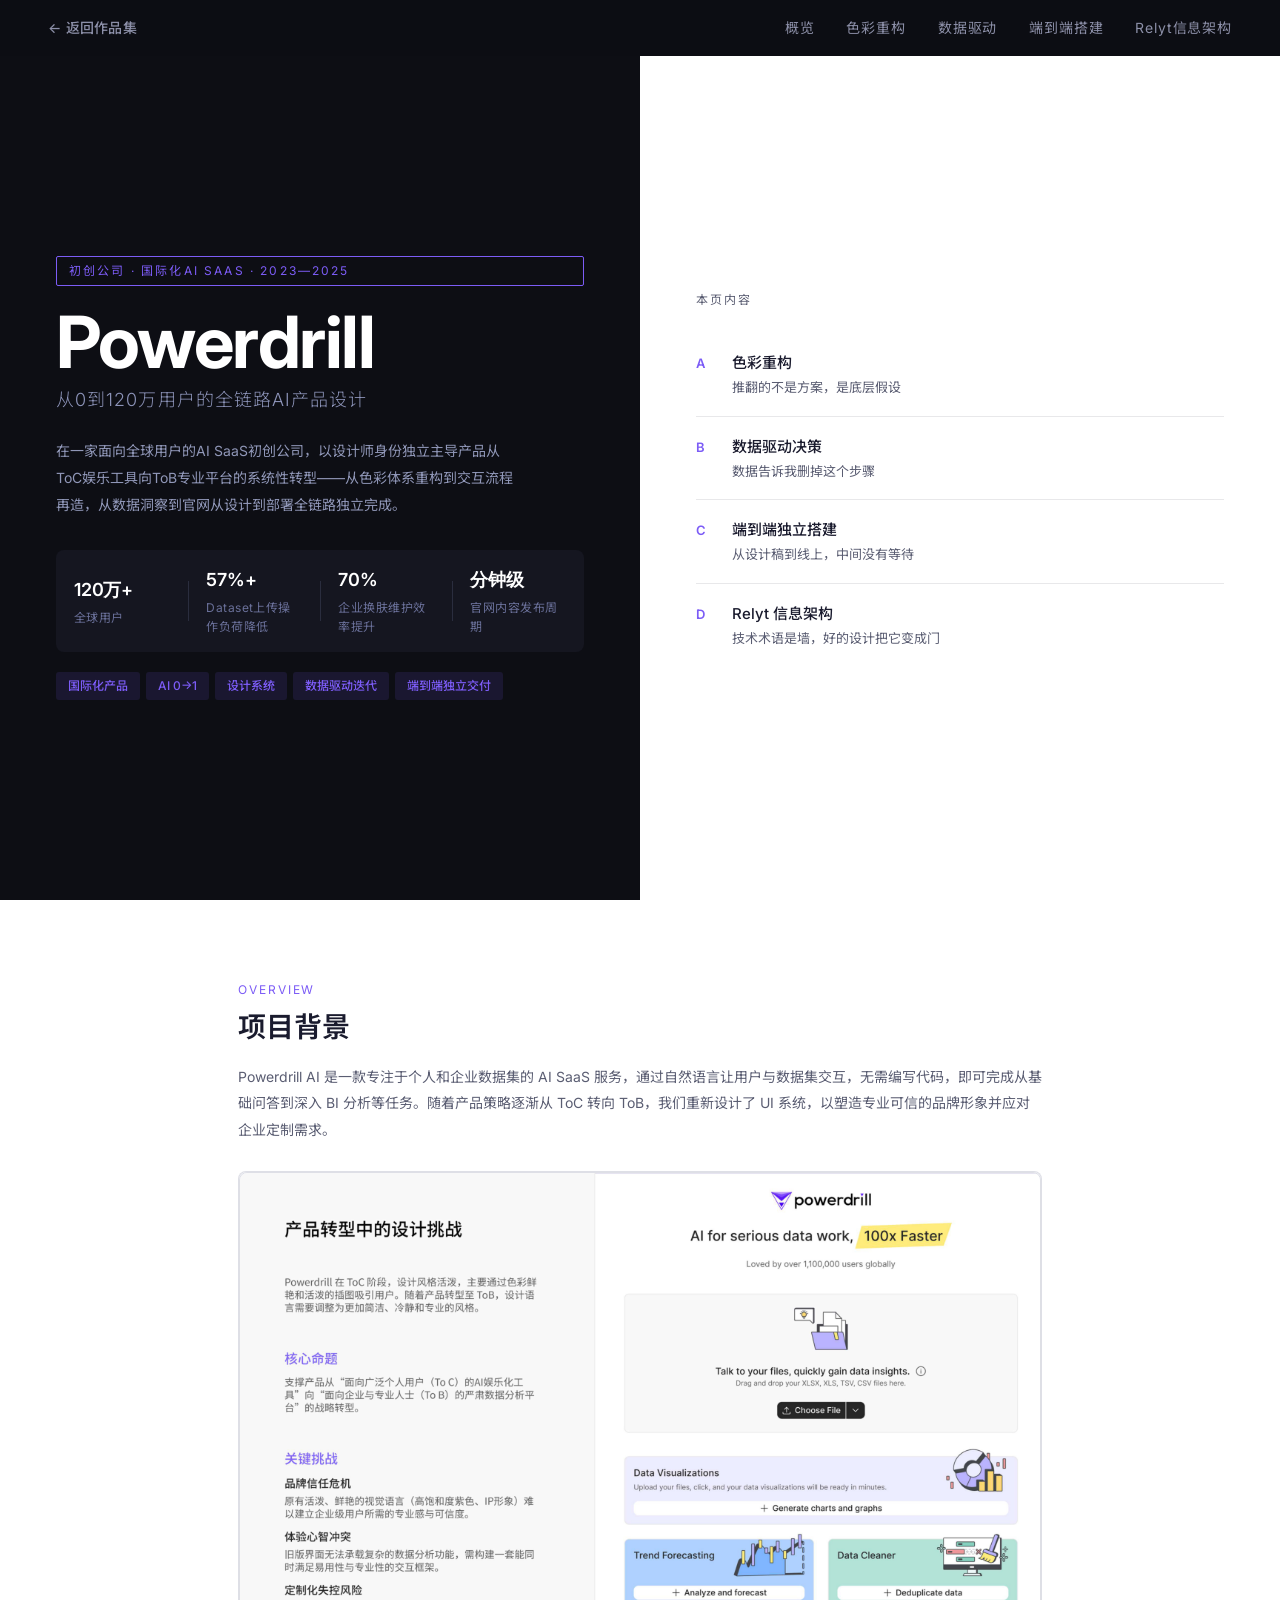
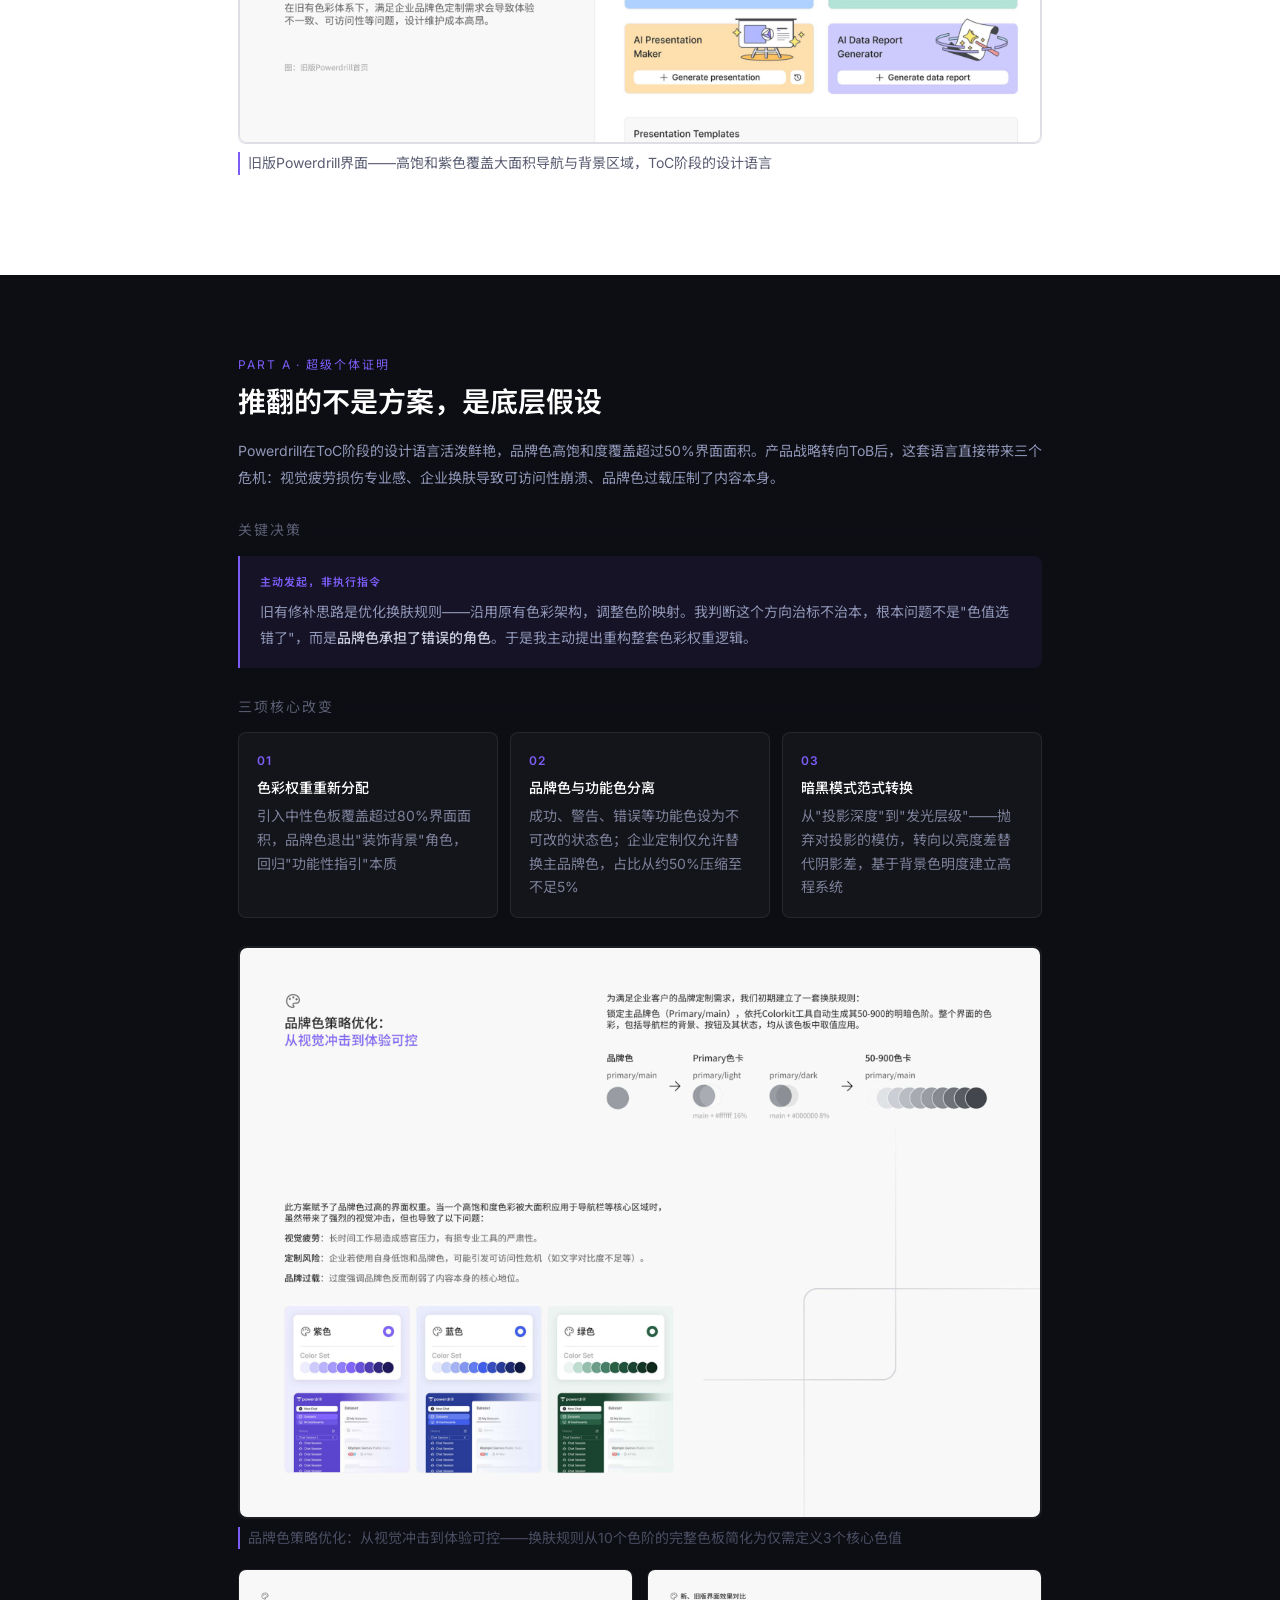
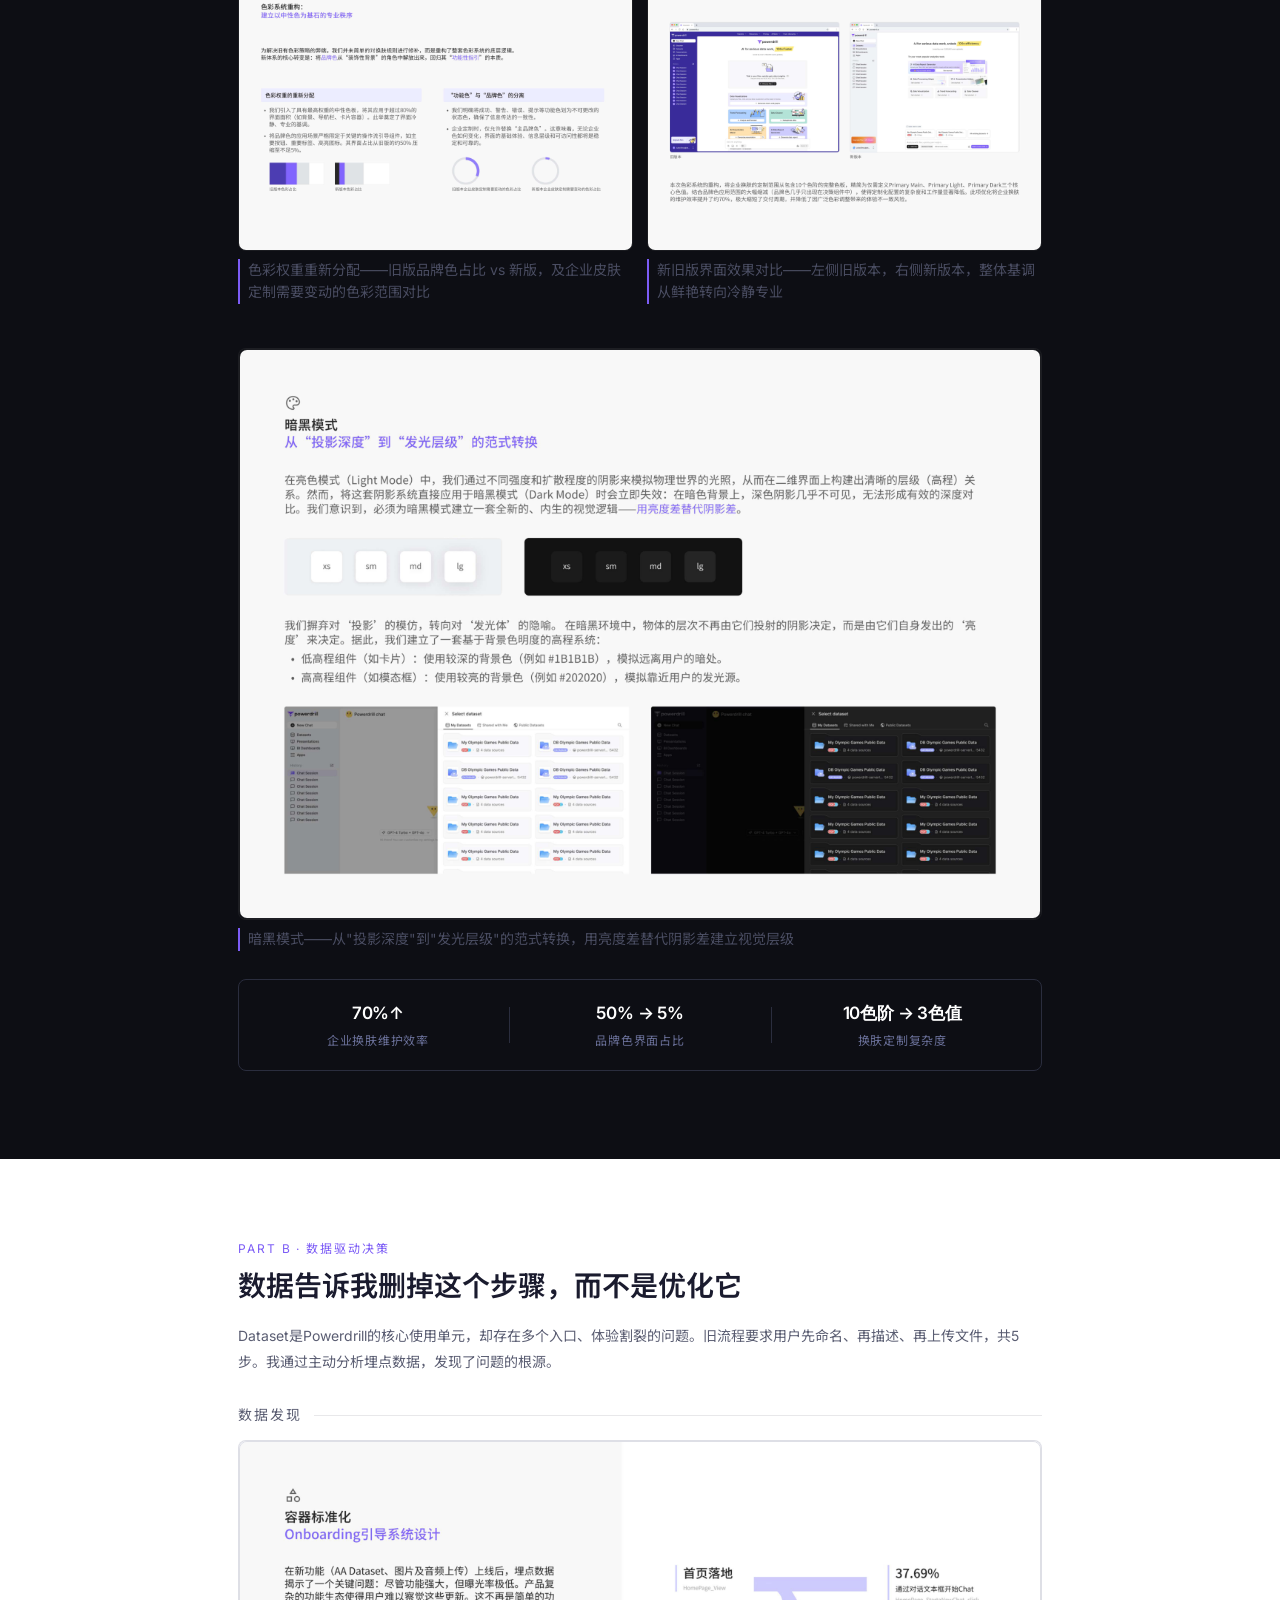
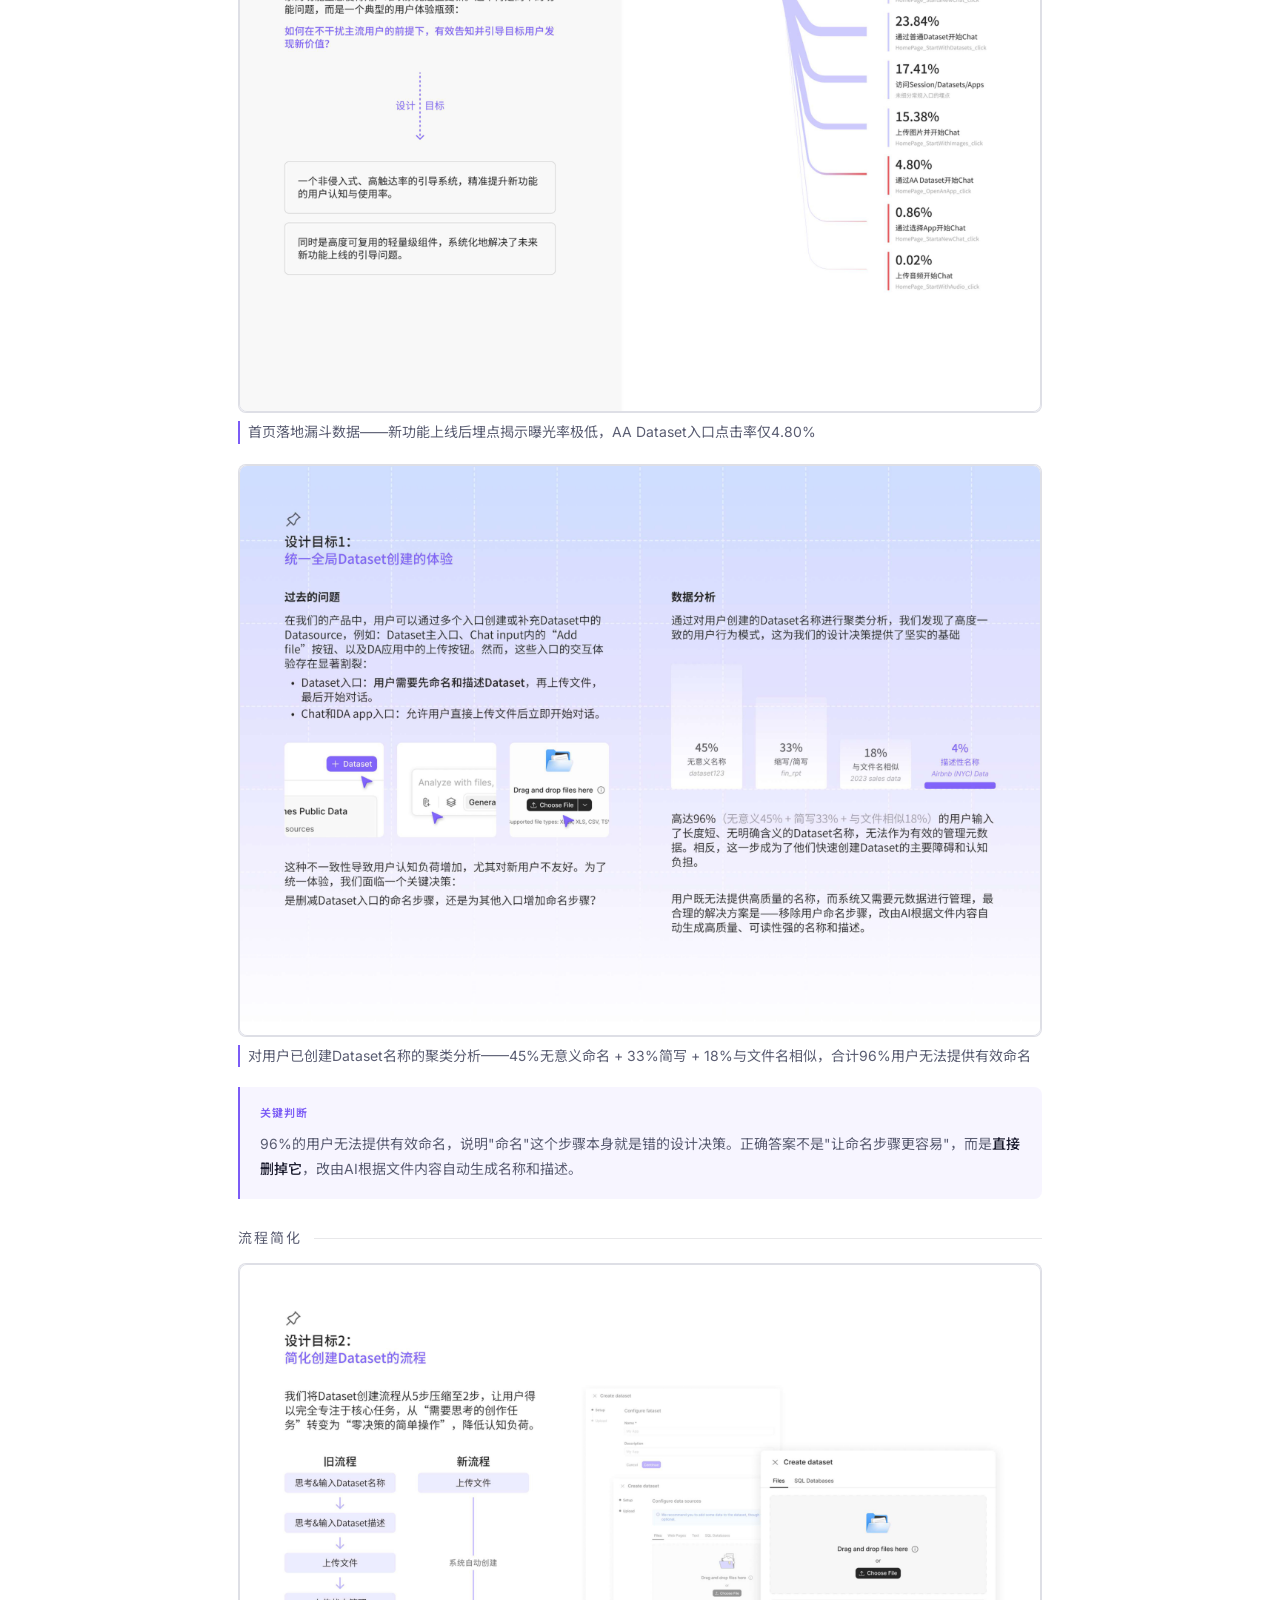
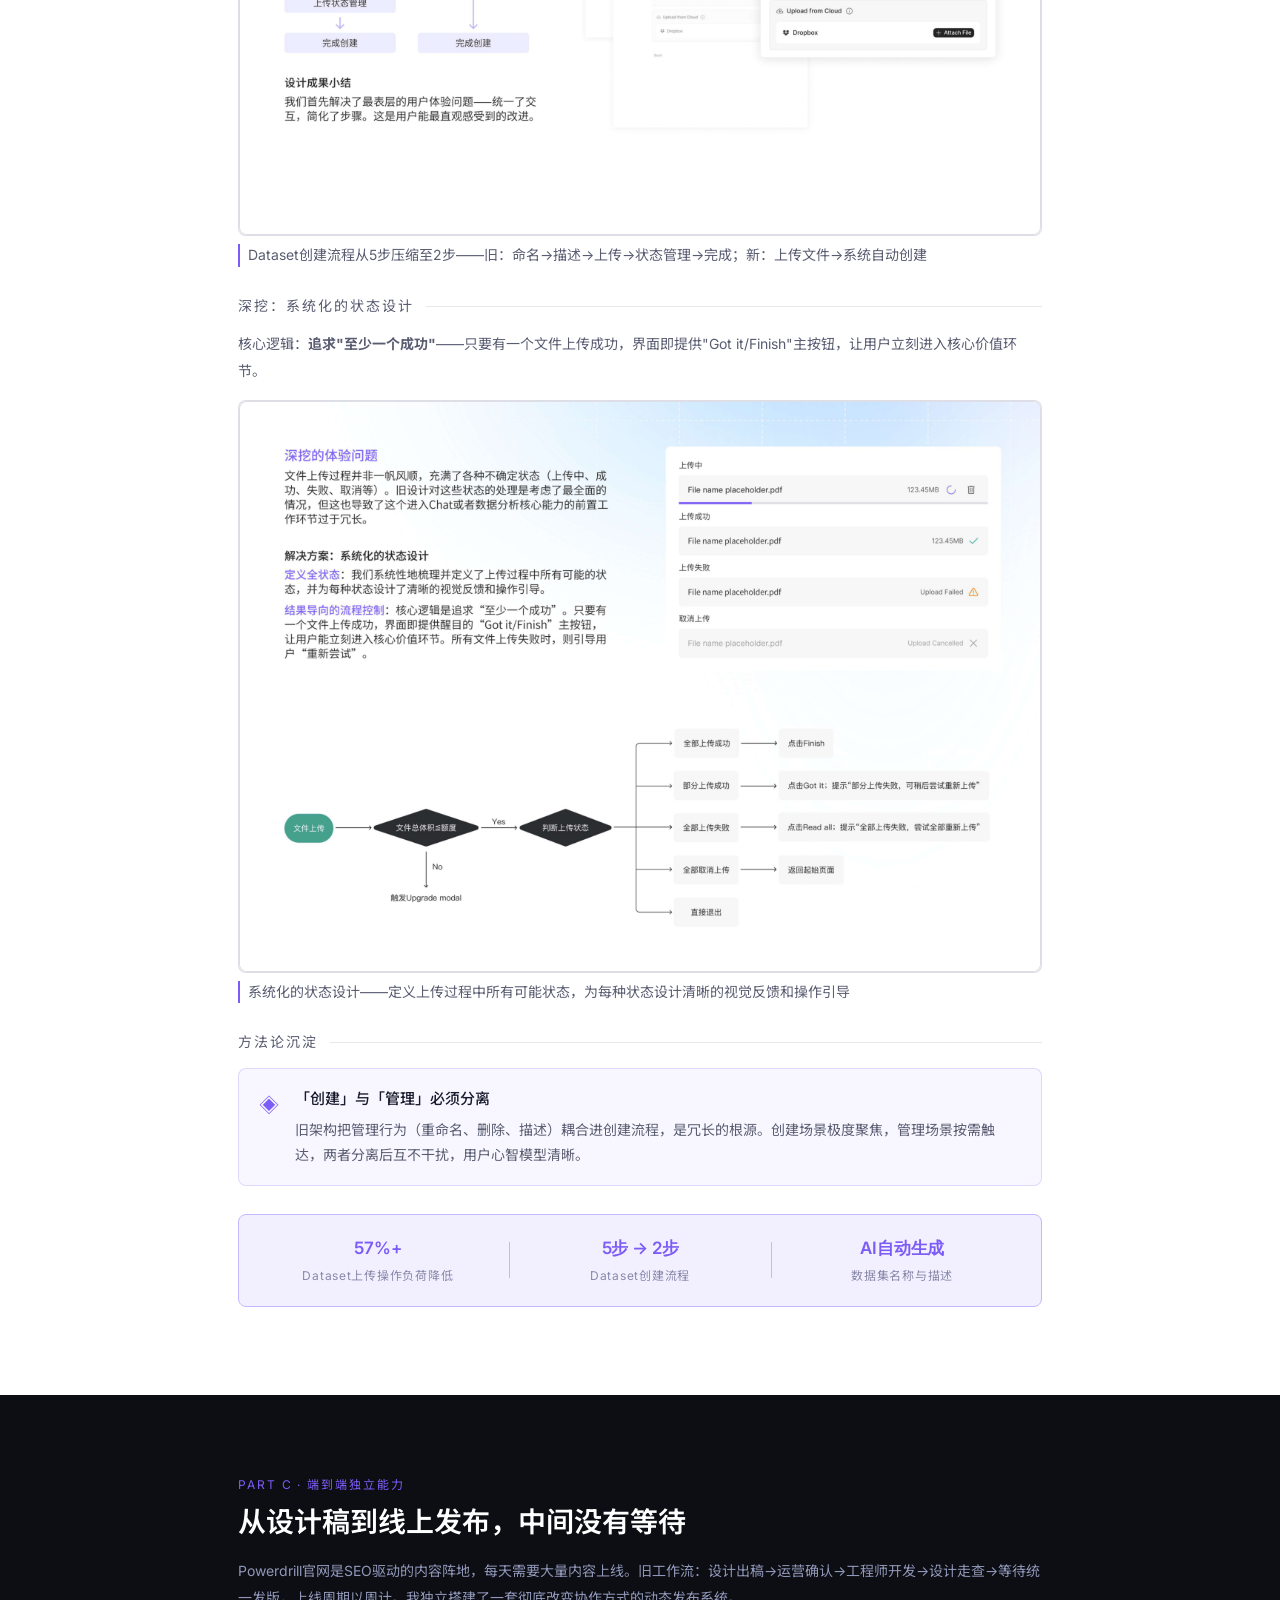
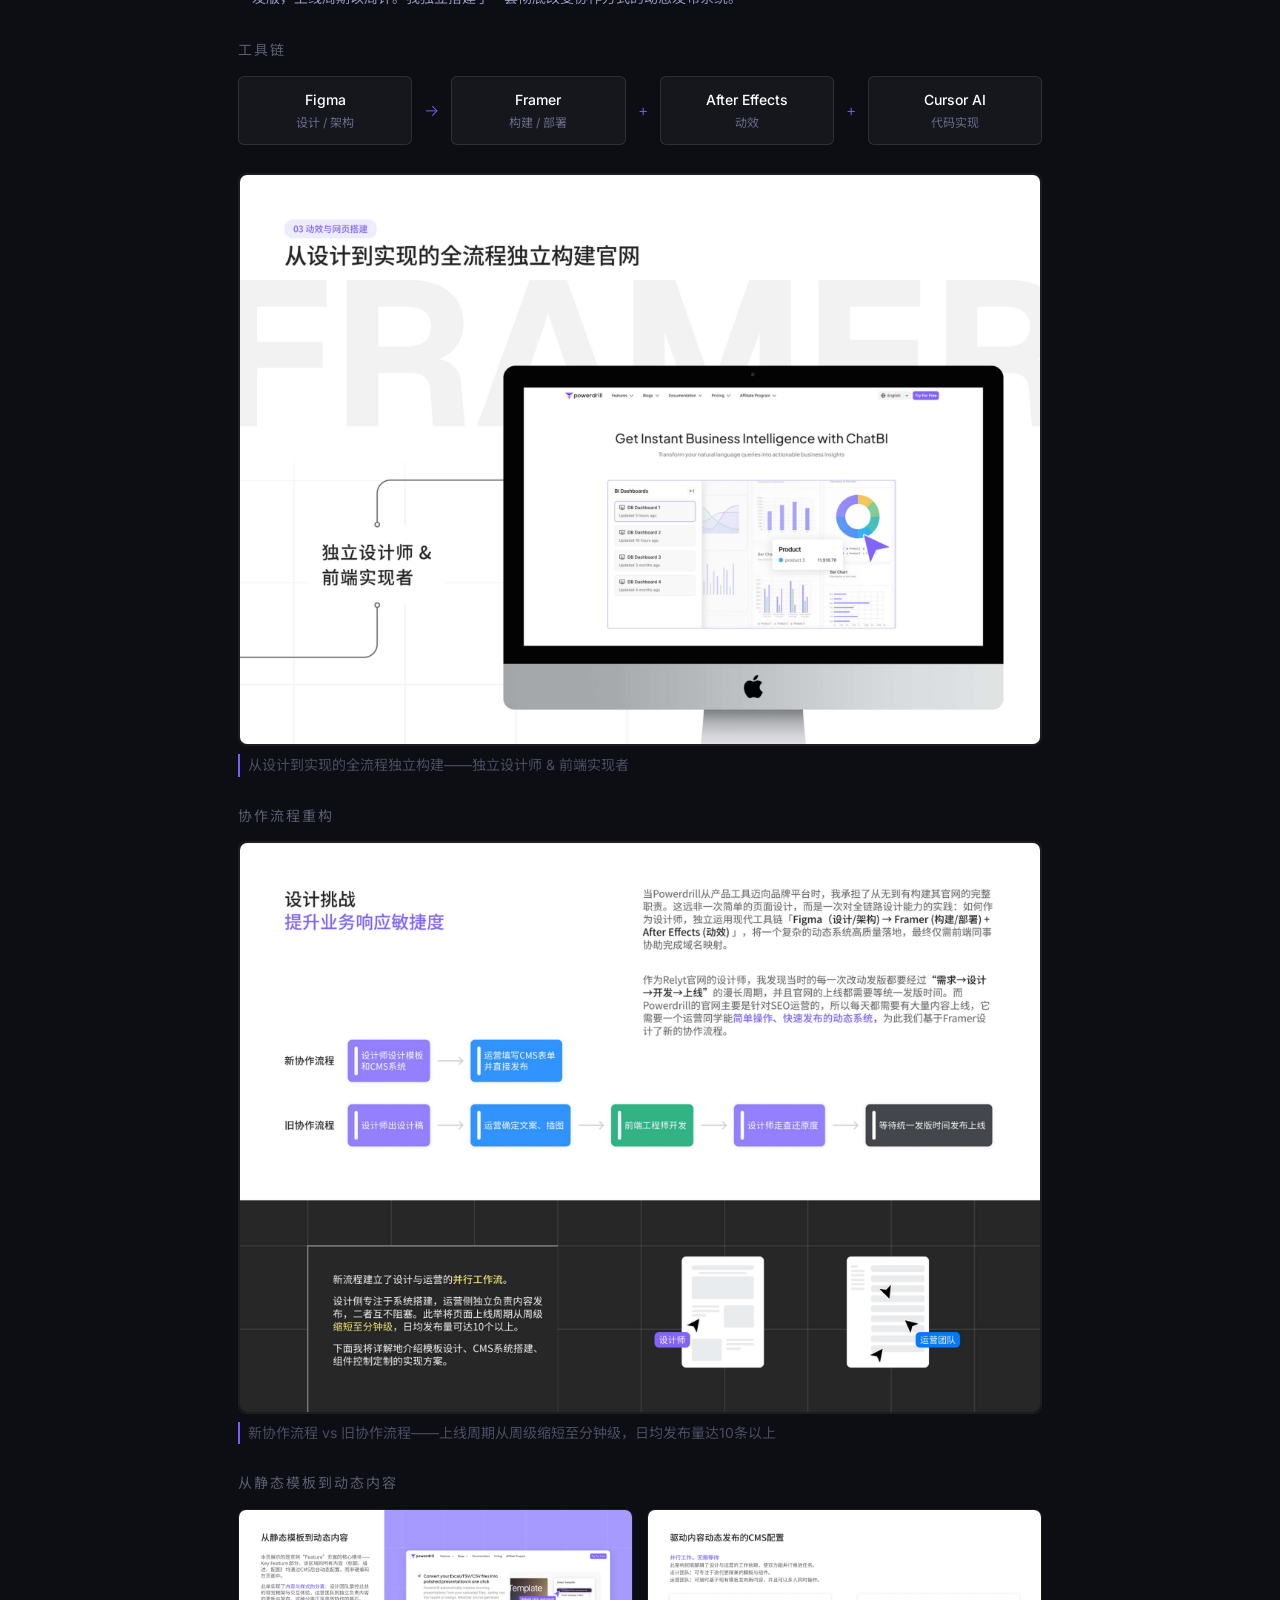
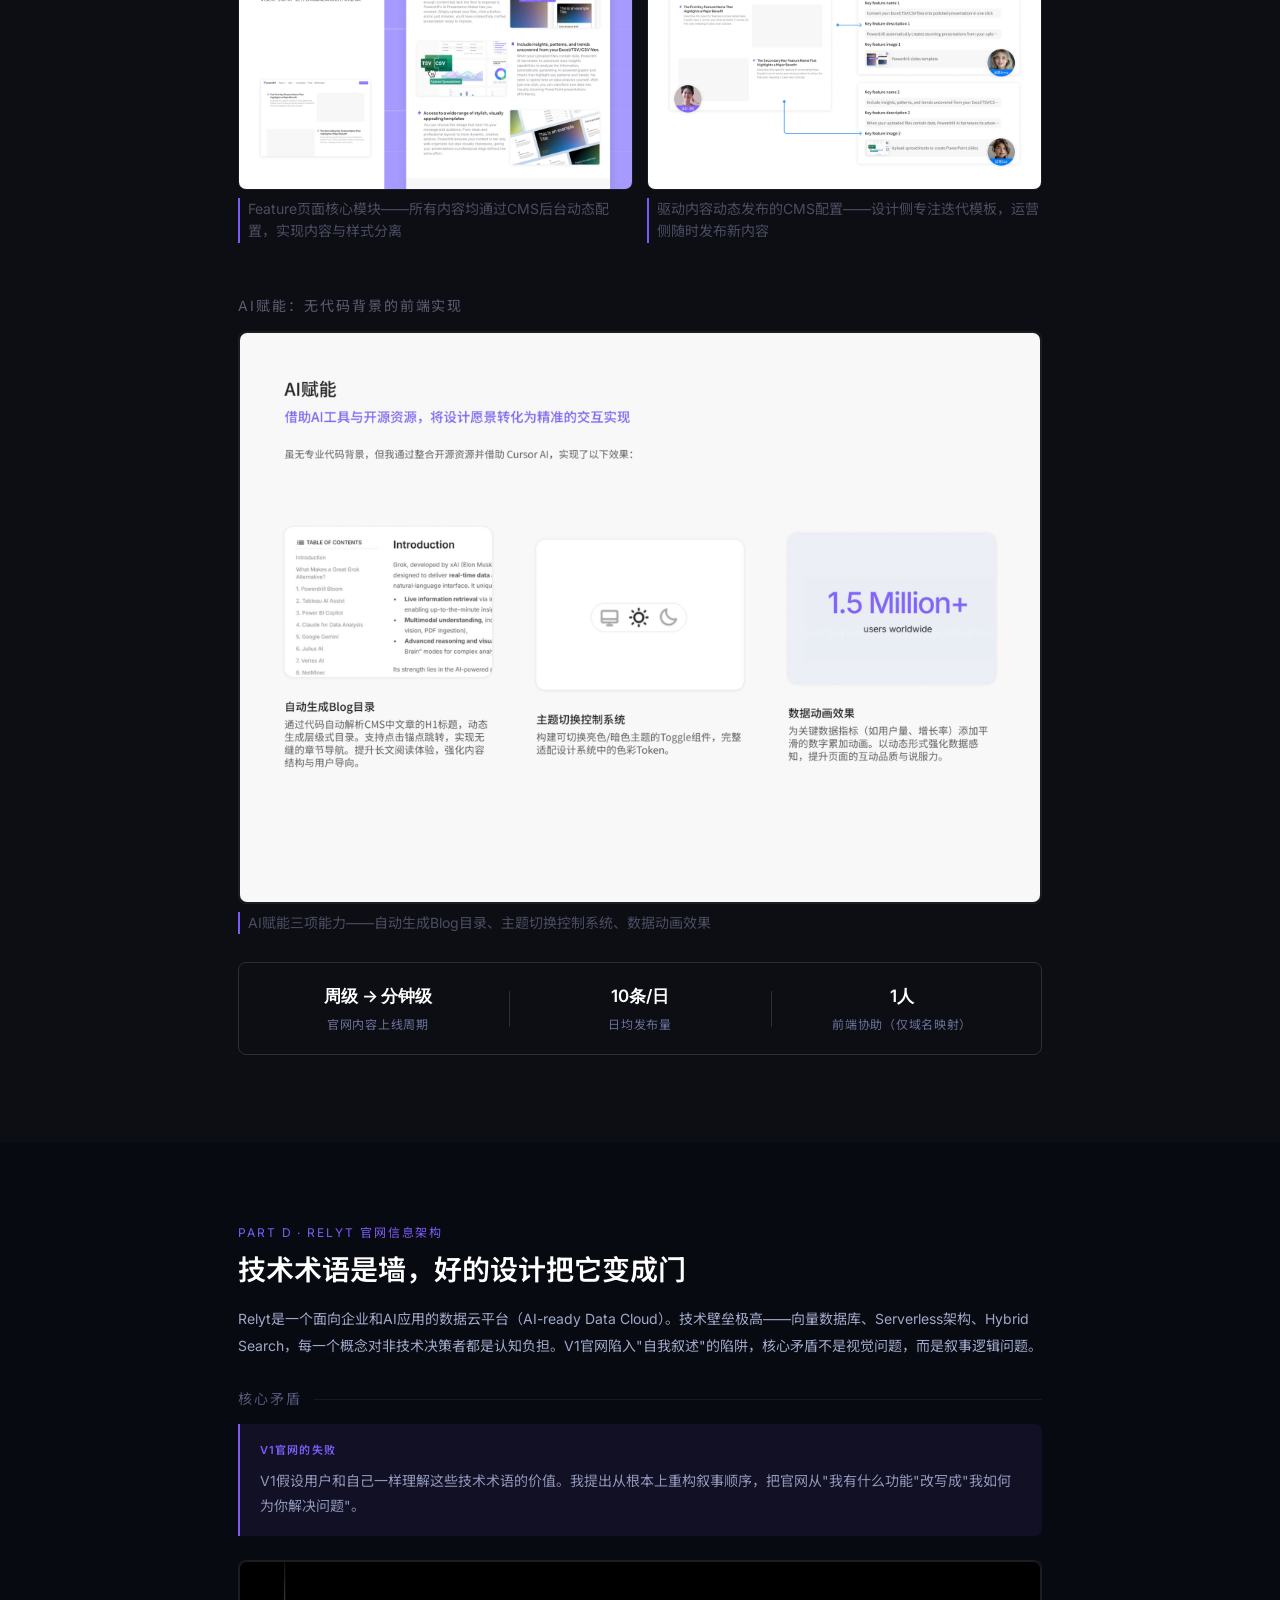
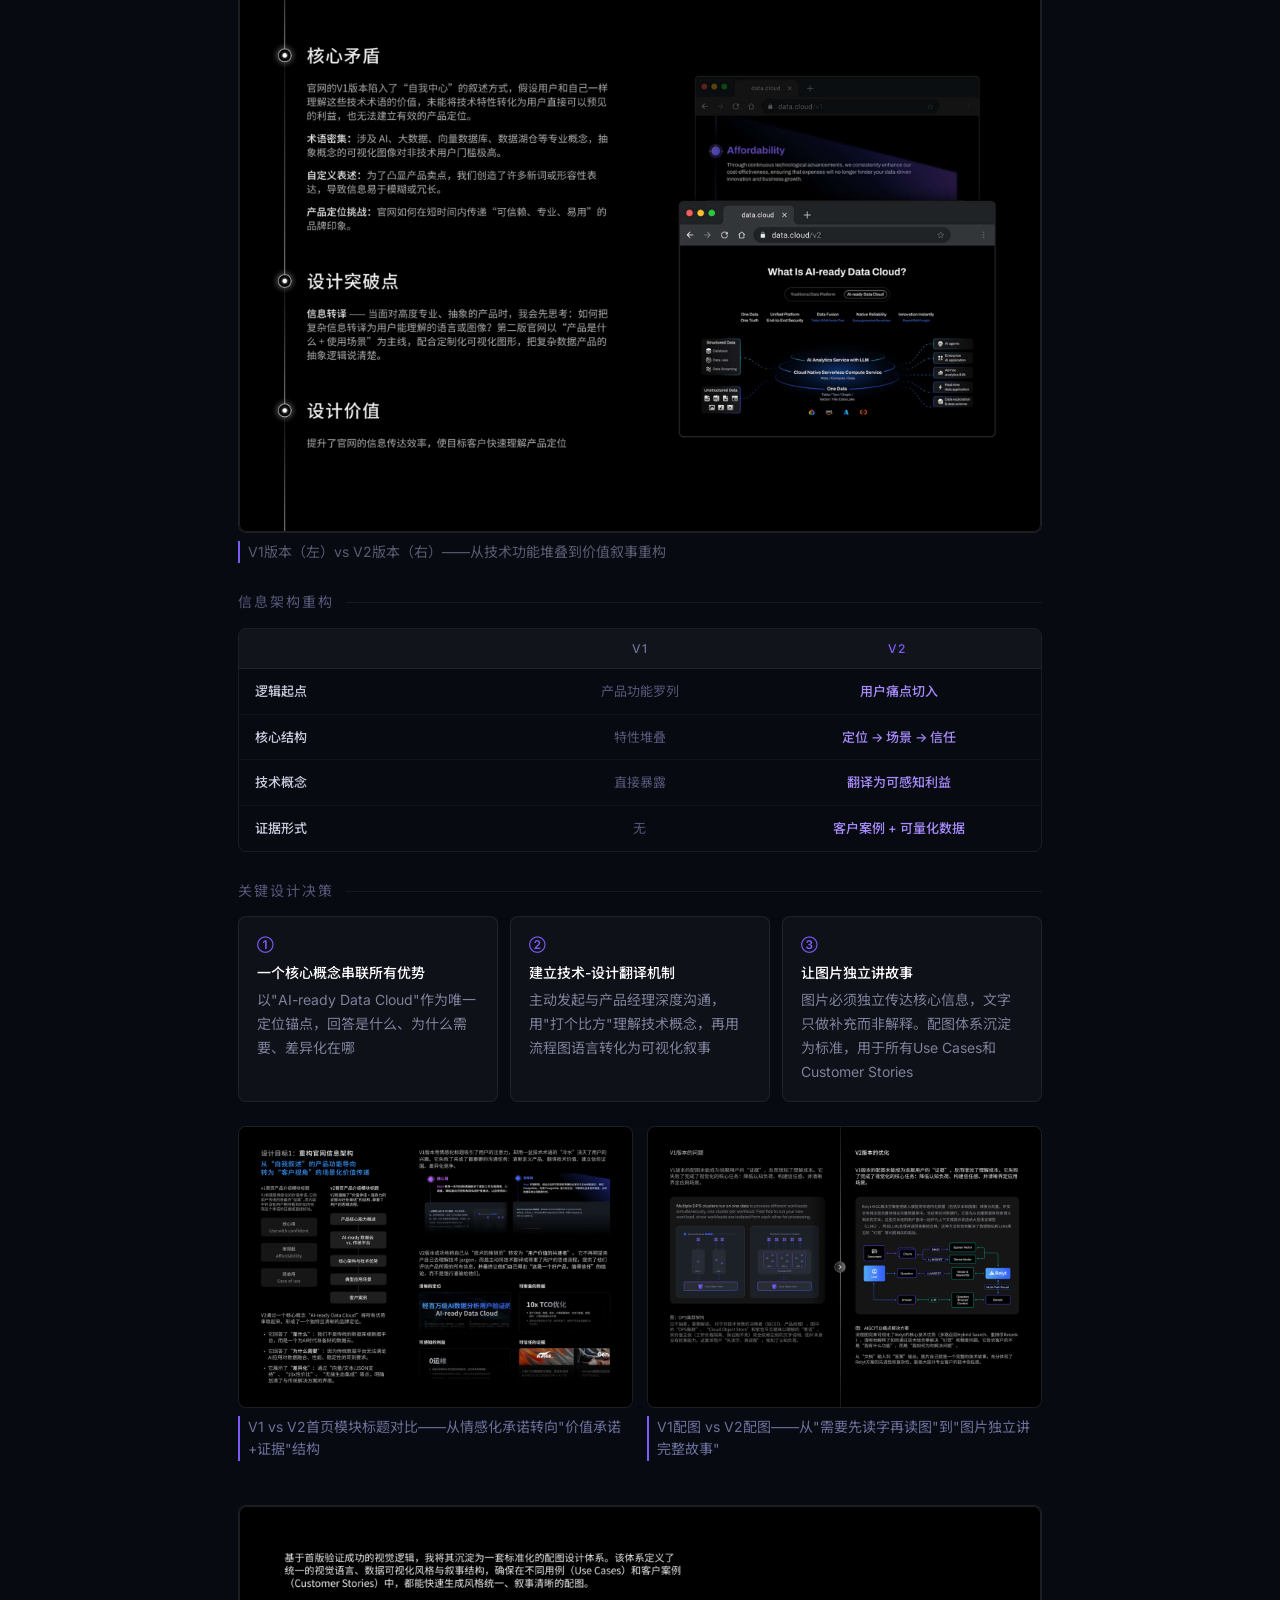
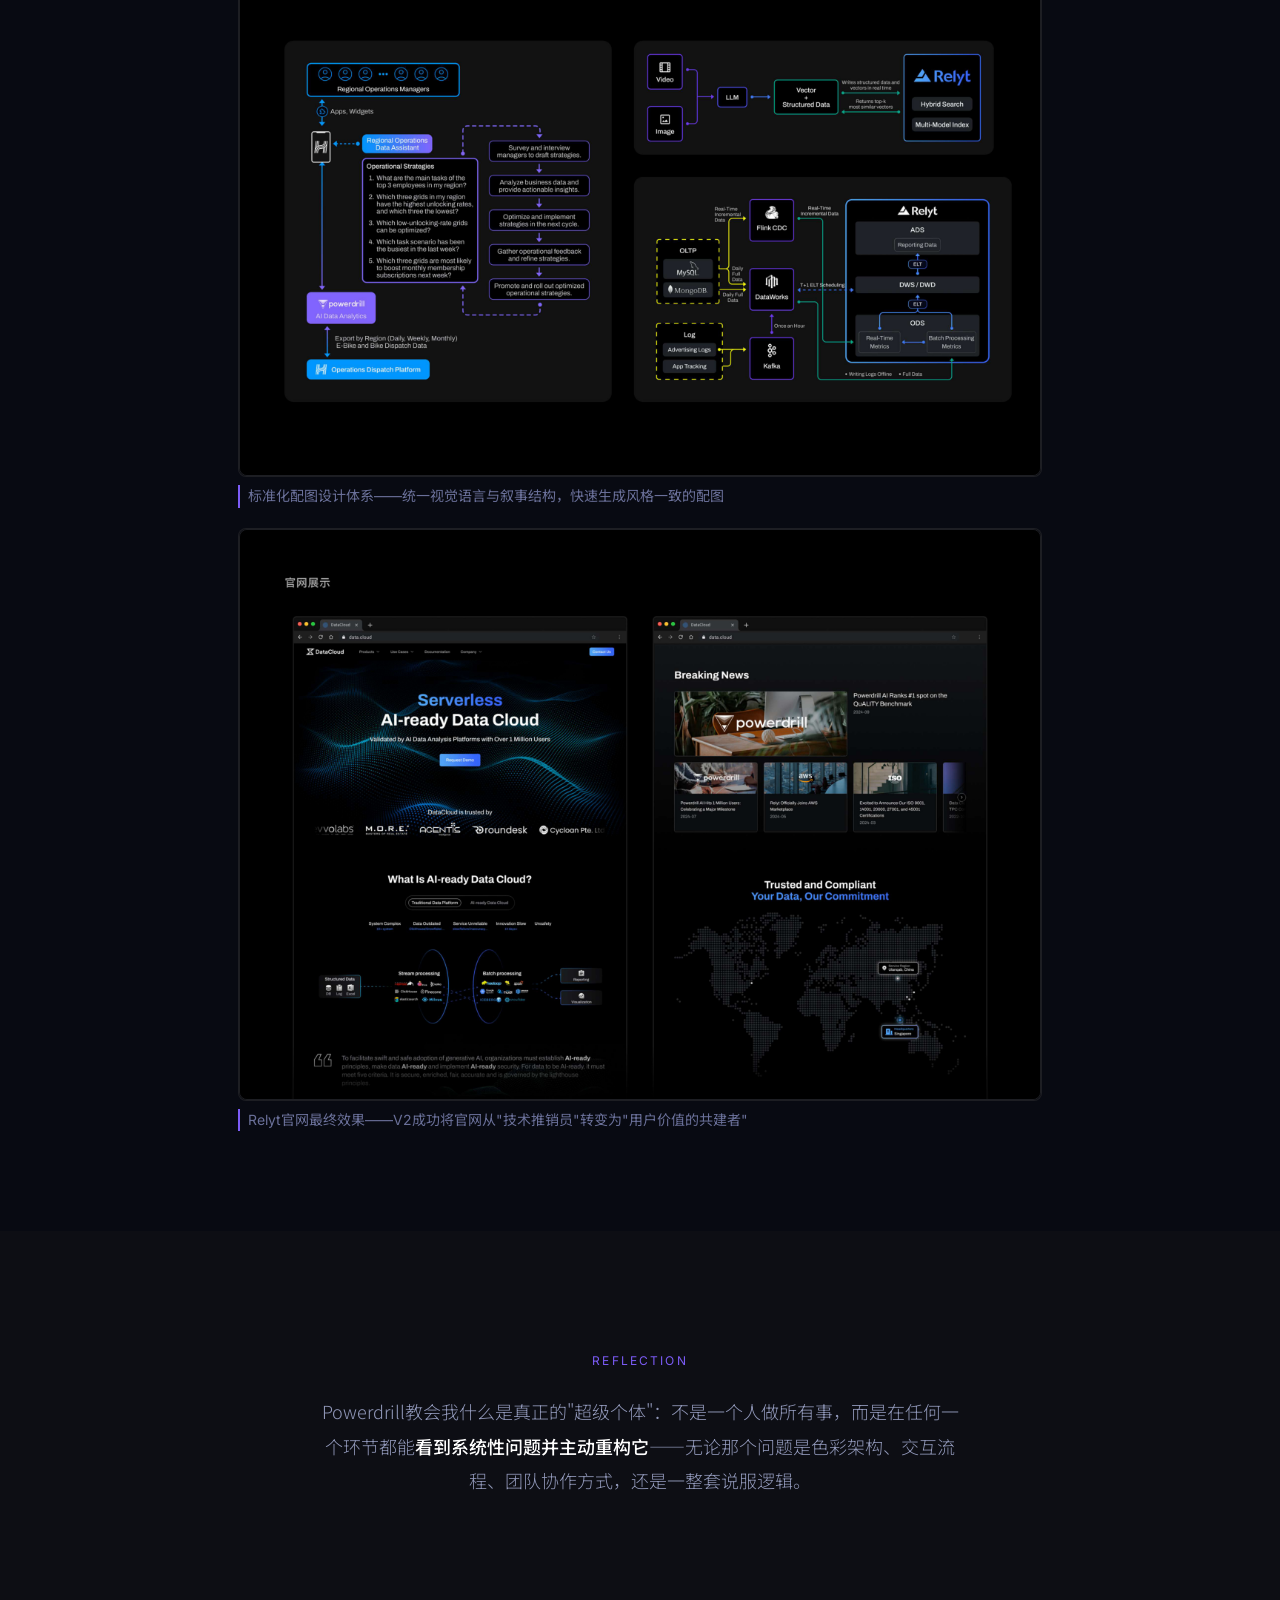
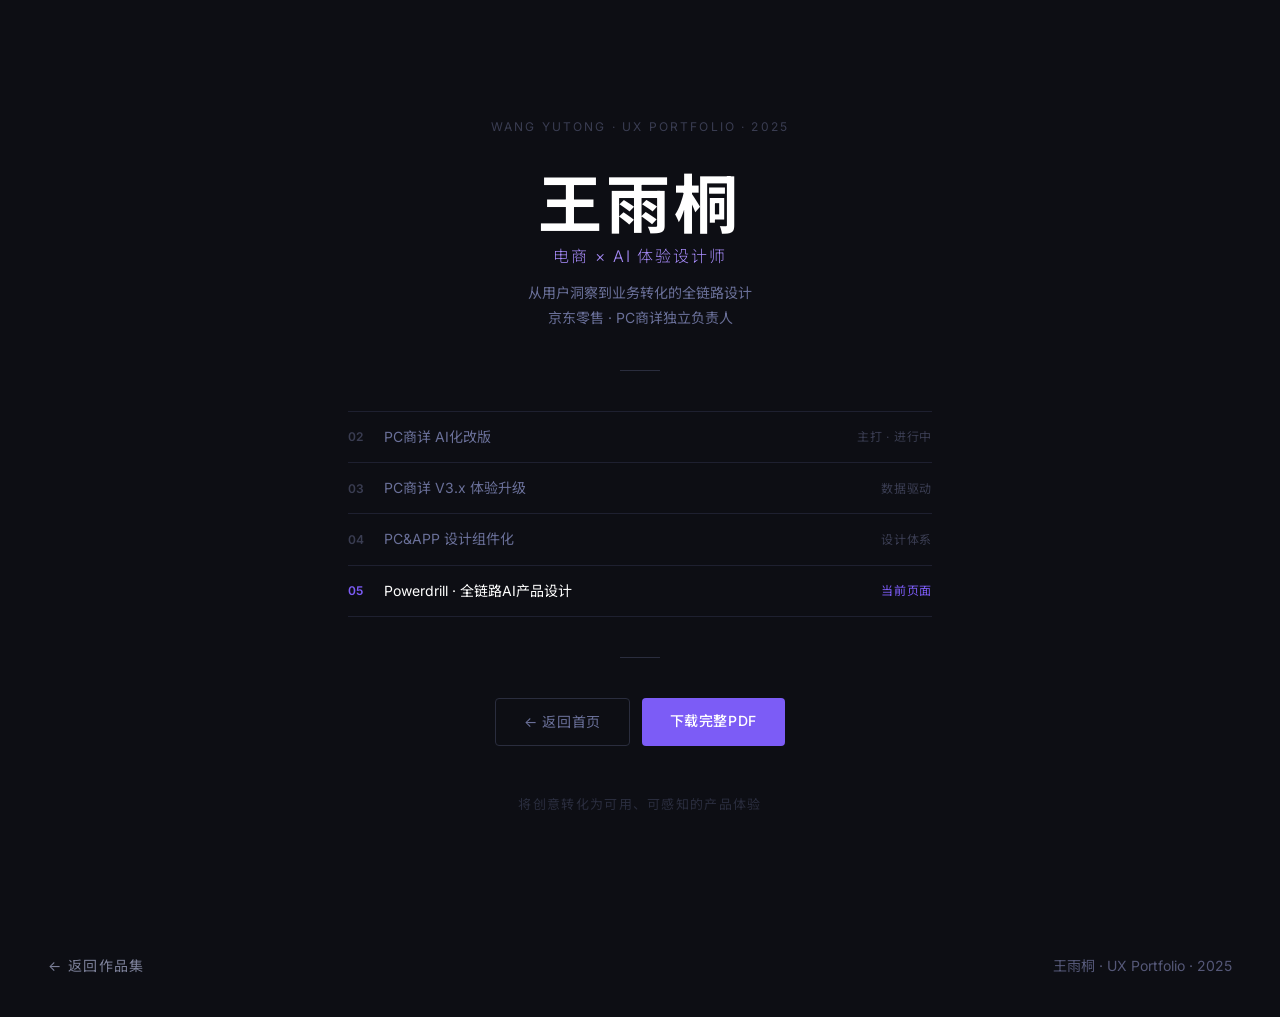
==== commit c0c249ee: "feat: powerdrill页面细节优化 + finale结束页 - cover描述文字更新 - stats/result bar 57%标签改为「Dataset上传操作负荷降低」 - 工具链改为" ====
--- a/project-powerdrill.html
+++ b/project-powerdrill.html
@@ -11,6 +11,13 @@
 </head>
 <body class="pd-page">
 
+<div class="mobile-tip">
+  <div class="mobile-tip-icon">🖥</div>
+  <div class="mobile-tip-title">建议在桌面端查看</div>
+  <div class="mobile-tip-text">本作品集为桌面端设计<br>请在电脑上打开以获得完整体验</div>
+  <div class="mobile-tip-url">emily-wyt.github.io/0616-portfolio</div>
+</div>
+
 <nav class="nav">
   <div class="nav-name"><a href="index.html" class="nav-back">← 返回作品集</a></div>
   <div class="nav-links">
@@ -28,11 +35,11 @@
     <div class="pd-cover-tag">初创公司 · 国际化AI SaaS · 2023—2025</div>
     <h1 class="pd-cover-title">Powerdrill</h1>
     <p class="pd-cover-sub">从0到120万用户的全链路AI产品设计</p>
-    <p class="pd-cover-desc">在一家面向全球用户的AI SaaS初创公司，以设计师身份独立主导产品从ToC娱乐工具向ToB专业平台的系统性转型——从色彩体系重构到交互流程再造，从数据洞察到端到端落地，全程无开发依赖。</p>
+    <p class="pd-cover-desc">在一家面向全球用户的AI SaaS初创公司，以设计师身份独立主导产品从ToC娱乐工具向ToB专业平台的系统性转型——从色彩体系重构到交互流程再造，从数据洞察到官网从设计到部署全链路独立完成。</p>
     <div class="pd-cover-stats">
       <div class="pd-stat"><div class="pd-stat-val">120万+</div><div class="pd-stat-label">全球用户</div></div>
       <div class="pd-stat-div"></div>
-      <div class="pd-stat"><div class="pd-stat-val">57%+</div><div class="pd-stat-label">用户操作负荷降低</div></div>
+      <div class="pd-stat"><div class="pd-stat-val">57%+</div><div class="pd-stat-label">Dataset上传操作负荷降低</div></div>
       <div class="pd-stat-div"></div>
       <div class="pd-stat"><div class="pd-stat-val">70%</div><div class="pd-stat-label">企业换肤维护效率提升</div></div>
       <div class="pd-stat-div"></div>
@@ -194,7 +201,7 @@
       </div>
     </div>
     <div class="pd-result-bar light">
-      <div class="pd-result-metric"><div class="pd-r-val">57%+</div><div class="pd-r-label">用户操作负荷降低</div></div>
+      <div class="pd-result-metric"><div class="pd-r-val">57%+</div><div class="pd-r-label">Dataset上传操作负荷降低</div></div>
       <div class="pd-result-div"></div>
       <div class="pd-result-metric"><div class="pd-r-val">5步 → 2步</div><div class="pd-r-label">Dataset创建流程</div></div>
       <div class="pd-result-div"></div>
@@ -210,14 +217,14 @@
     <h2 class="pd-section-title">从设计稿到线上发布，中间没有等待</h2>
     <p class="pd-body">Powerdrill官网是SEO驱动的内容阵地，每天需要大量内容上线。旧工作流：设计出稿→运营确认→工程师开发→设计走查→等待统一发版，上线周期以周计。我独立搭建了一套彻底改变协作方式的动态发布系统。</p>
     <div class="content-heading">工具链</div>
-    <div class="pd-toolchain">
-      <div class="pd-tool"><div class="pd-tool-name">Figma</div><div class="pd-tool-role">设计 / 架构</div></div>
+    <div class="pd-toolchain pd-toolchain-fill">
+      <div class="pd-tool pd-tool-fill"><div class="pd-tool-name">Figma</div><div class="pd-tool-role">设计 / 架构</div></div>
       <div class="pd-tool-arrow">→</div>
-      <div class="pd-tool"><div class="pd-tool-name">Framer</div><div class="pd-tool-role">构建 / 部署</div></div>
+      <div class="pd-tool pd-tool-fill"><div class="pd-tool-name">Framer</div><div class="pd-tool-role">构建 / 部署</div></div>
       <div class="pd-tool-arrow">+</div>
-      <div class="pd-tool"><div class="pd-tool-name">After Effects</div><div class="pd-tool-role">动效</div></div>
+      <div class="pd-tool pd-tool-fill"><div class="pd-tool-name">After Effects</div><div class="pd-tool-role">动效</div></div>
       <div class="pd-tool-arrow">+</div>
-      <div class="pd-tool"><div class="pd-tool-name">Cursor AI</div><div class="pd-tool-role">代码实现</div></div>
+      <div class="pd-tool pd-tool-fill"><div class="pd-tool-name">Cursor AI</div><div class="pd-tool-role">代码实现</div></div>
     </div>
     <div class="img-block full" style="margin-top:28px;">
       <div class="img-wrap-full">
@@ -365,6 +372,44 @@
         Powerdrill教会我什么是真正的"超级个体"：不是一个人做所有事，而是在任何一个环节都能<em>看到系统性问题并主动重构它</em>——无论那个问题是色彩架构、交互流程、团队协作方式，还是一整套说服逻辑。
       </blockquote>
     </div>
+  </div>
+</section>
+
+<section class="pd-section pd-finale">
+  <div class="pd-finale-inner">
+    <div class="pd-finale-label">Wang Yutong · UX Portfolio · 2025</div>
+    <h2 class="pd-finale-title">王雨桐</h2>
+    <p class="pd-finale-sub">电商 × AI 体验设计师</p>
+    <p class="pd-finale-desc">从用户洞察到业务转化的全链路设计<br>京东零售 · PC商详独立负责人</p>
+    <div class="pd-finale-divider"></div>
+    <div class="pd-finale-projects">
+      <a href="index.html#project-ai" class="pd-finale-proj">
+        <span class="pd-finale-proj-num">02</span>
+        <span class="pd-finale-proj-name">PC商详 AI化改版</span>
+        <span class="pd-finale-proj-tag">主打 · 进行中</span>
+      </a>
+      <a href="index.html#project-v3" class="pd-finale-proj">
+        <span class="pd-finale-proj-num">03</span>
+        <span class="pd-finale-proj-name">PC商详 V3.x 体验升级</span>
+        <span class="pd-finale-proj-tag">数据驱动</span>
+      </a>
+      <a href="index.html#project-components" class="pd-finale-proj">
+        <span class="pd-finale-proj-num">04</span>
+        <span class="pd-finale-proj-name">PC&amp;APP 设计组件化</span>
+        <span class="pd-finale-proj-tag">设计体系</span>
+      </a>
+      <a href="project-powerdrill.html" class="pd-finale-proj active">
+        <span class="pd-finale-proj-num">05</span>
+        <span class="pd-finale-proj-name">Powerdrill · 全链路AI产品设计</span>
+        <span class="pd-finale-proj-tag">当前页面</span>
+      </a>
+    </div>
+    <div class="pd-finale-divider"></div>
+    <div class="pd-finale-cta">
+      <a href="index.html" class="pd-finale-btn-sec">← 返回首页</a>
+      <a href="pdf/portfolio.pdf" class="pd-finale-btn-pri" target="_blank">下载完整PDF</a>
+    </div>
+    <div class="pd-finale-quote">将创意转化为可用、可感知的产品体验</div>
   </div>
 </section>
 
--- a/css/style.css
+++ b/css/style.css
@@ -496,3 +496,47 @@
 }
 
 .dark .content-card-text { color: #9097B8; }
+
+/* ── Hero PDF Button ── */
+.hero-pdf-btn {
+  display: inline-flex;
+  align-items: center;
+  margin-top: 20px;
+  padding: 10px 20px;
+  border: 1px solid var(--purple);
+  border-radius: 4px;
+  font-size: 13px;
+  font-weight: 500;
+  color: var(--purple);
+  text-decoration: none;
+  letter-spacing: 0.04em;
+  transition: background 0.2s, color 0.2s;
+  font-family: 'Noto Sans SC', sans-serif;
+}
+.hero-pdf-btn:hover {
+  background: var(--purple);
+  color: #fff;
+}
+
+/* ── Mobile Tip ── */
+.mobile-tip {
+  display: none;
+  position: fixed;
+  inset: 0;
+  background: #0D0E14;
+  z-index: 9999;
+  flex-direction: column;
+  align-items: center;
+  justify-content: center;
+  padding: 40px;
+  text-align: center;
+}
+
+@media (max-width: 768px) {
+  .mobile-tip { display: flex; }
+}
+
+.mobile-tip-icon { font-size: 32px; margin-bottom: 20px; }
+.mobile-tip-title { font-size: 18px; font-weight: 500; color: #fff; margin-bottom: 12px; font-family: 'Noto Sans SC', sans-serif; }
+.mobile-tip-text { font-size: 14px; color: #6A7099; line-height: 1.8; }
+.mobile-tip-url { margin-top: 20px; font-size: 13px; color: var(--purple); font-family: 'Inter', sans-serif; letter-spacing: 0.04em; }
--- a/css/powerdrill.css
+++ b/css/powerdrill.css
@@ -540,3 +540,33 @@
   background: #0A0B10;
   border-color: rgba(255,255,255,0.07);
 }
+
+/* ── Toolchain fill ── */
+.pd-toolchain-fill { width: 100%; }
+.pd-tool-fill { flex: 1; text-align: center; }
+
+/* ── Finale ── */
+.pd-finale { background: var(--dark); padding: 100px 0; }
+.pd-finale-inner { max-width: 680px; margin: 0 auto; padding: 0 48px; text-align: center; }
+.pd-finale-label { font-size: 12px; letter-spacing: 0.18em; color: #3A3D52; text-transform: uppercase; margin-bottom: 32px; font-family: 'Inter', sans-serif; }
+.pd-finale-title { font-size: 64px; font-weight: 700; color: #fff; font-family: 'Noto Sans SC', sans-serif; letter-spacing: 0.06em; line-height: 1; margin-bottom: 12px; }
+.pd-finale-sub { font-size: 16px; font-weight: 300; color: var(--purple-light); letter-spacing: 0.12em; margin-bottom: 10px; }
+.pd-finale-desc { font-size: 14px; color: #6A7099; line-height: 1.8; }
+.pd-finale-divider { width: 40px; height: 0.5px; background: #2A2D3E; margin: 40px auto; }
+.pd-finale-projects { display: flex; flex-direction: column; gap: 0; text-align: left; }
+.pd-finale-proj { display: flex; align-items: center; gap: 16px; padding: 14px 0; border-bottom: 0.5px solid #1E2030; text-decoration: none; transition: padding-left 0.2s; }
+.pd-finale-proj:first-child { border-top: 0.5px solid #1E2030; }
+.pd-finale-proj:hover { padding-left: 6px; }
+.pd-finale-proj-num { font-size: 12px; font-weight: 600; color: #3A3D52; font-family: 'Inter', sans-serif; min-width: 20px; }
+.pd-finale-proj-name { font-size: 14px; color: #6A7099; flex: 1; transition: color 0.2s; }
+.pd-finale-proj:hover .pd-finale-proj-name { color: #fff; }
+.pd-finale-proj-tag { font-size: 12px; color: #3A3D52; letter-spacing: 0.06em; }
+.pd-finale-proj.active .pd-finale-proj-num { color: var(--purple); }
+.pd-finale-proj.active .pd-finale-proj-name { color: #fff; }
+.pd-finale-proj.active .pd-finale-proj-tag { color: var(--purple); }
+.pd-finale-cta { display: flex; gap: 12px; justify-content: center; }
+.pd-finale-btn-pri { display: inline-block; padding: 12px 28px; background: var(--purple); color: #fff; text-decoration: none; border-radius: 4px; font-size: 14px; font-weight: 500; letter-spacing: 0.04em; transition: opacity 0.2s; }
+.pd-finale-btn-pri:hover { opacity: 0.85; }
+.pd-finale-btn-sec { display: inline-block; padding: 12px 28px; border: 0.5px solid #2A2D3E; color: #6A7099; text-decoration: none; border-radius: 4px; font-size: 14px; letter-spacing: 0.04em; transition: border-color 0.2s, color 0.2s; }
+.pd-finale-btn-sec:hover { border-color: #6A7099; color: #fff; }
+.pd-finale-quote { margin-top: 48px; font-size: 13px; color: #2A2D3E; letter-spacing: 0.1em; font-family: 'Noto Sans SC', sans-serif; }
